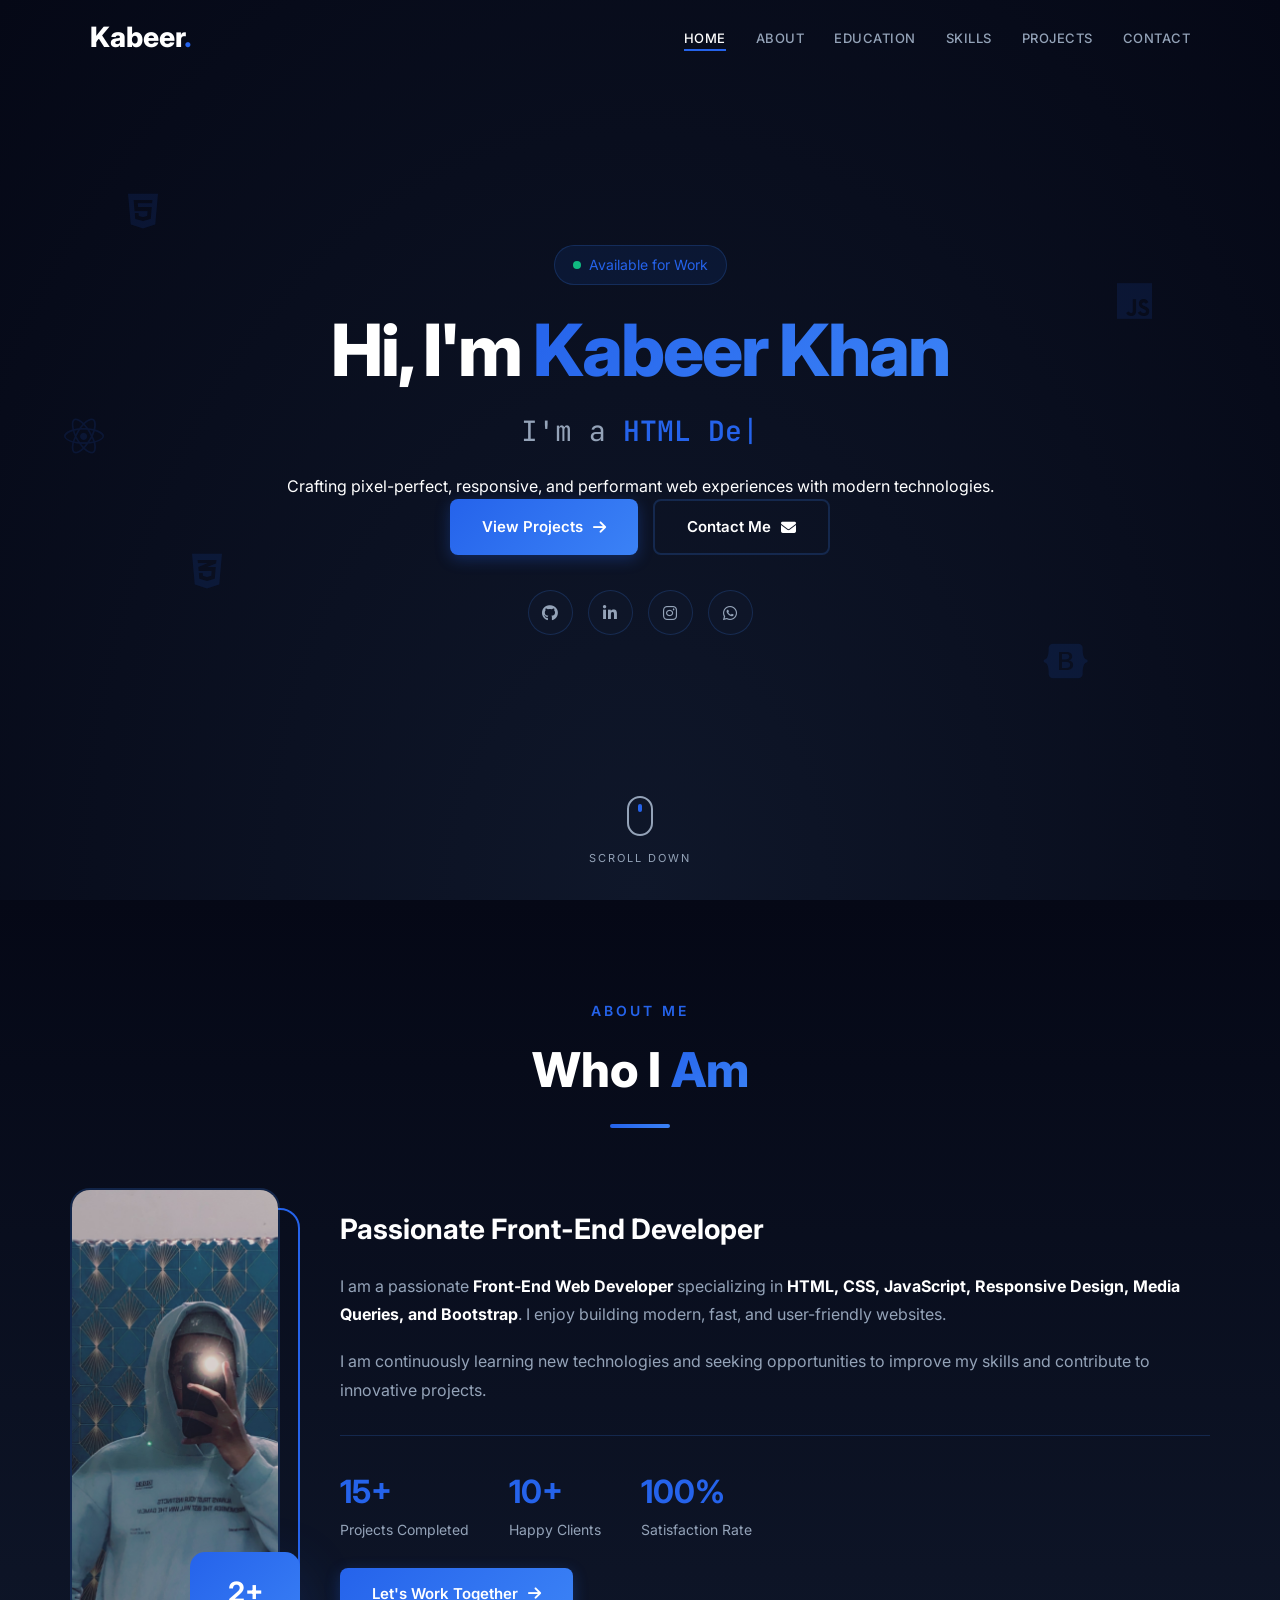
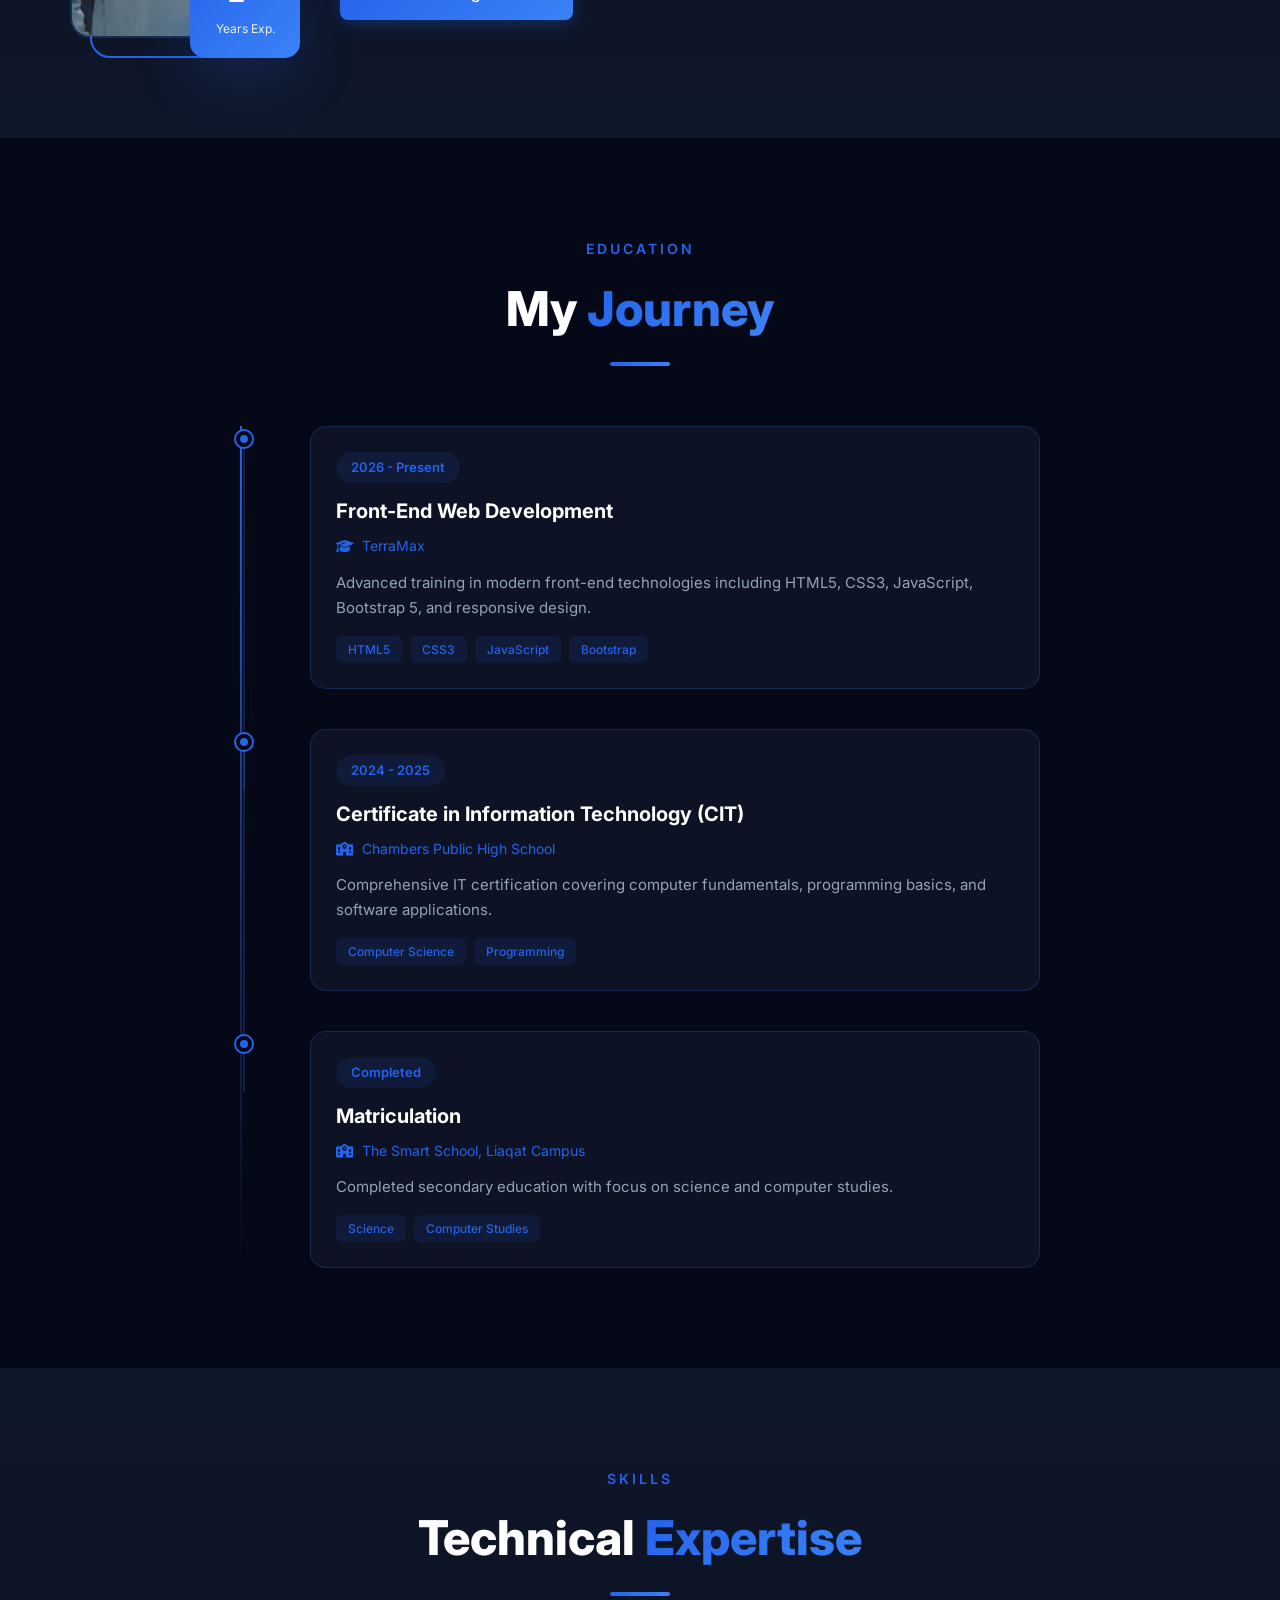
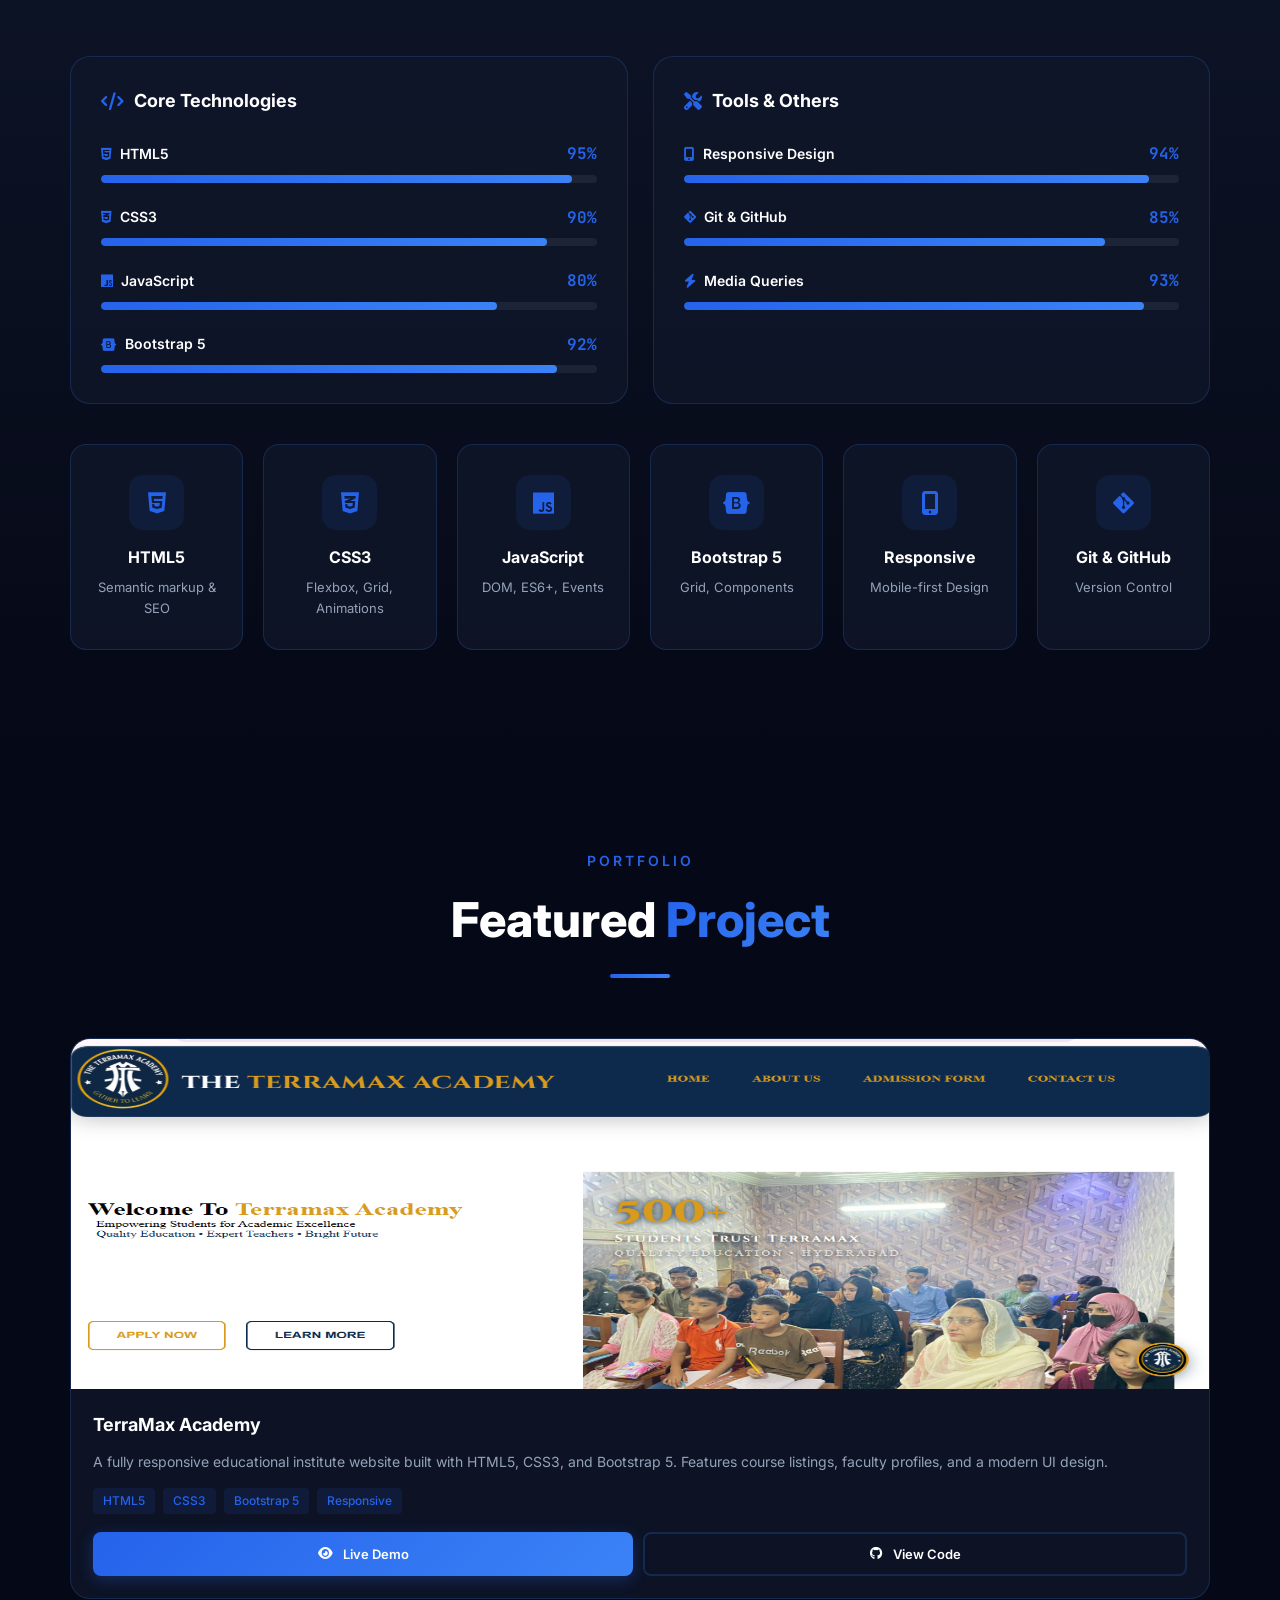
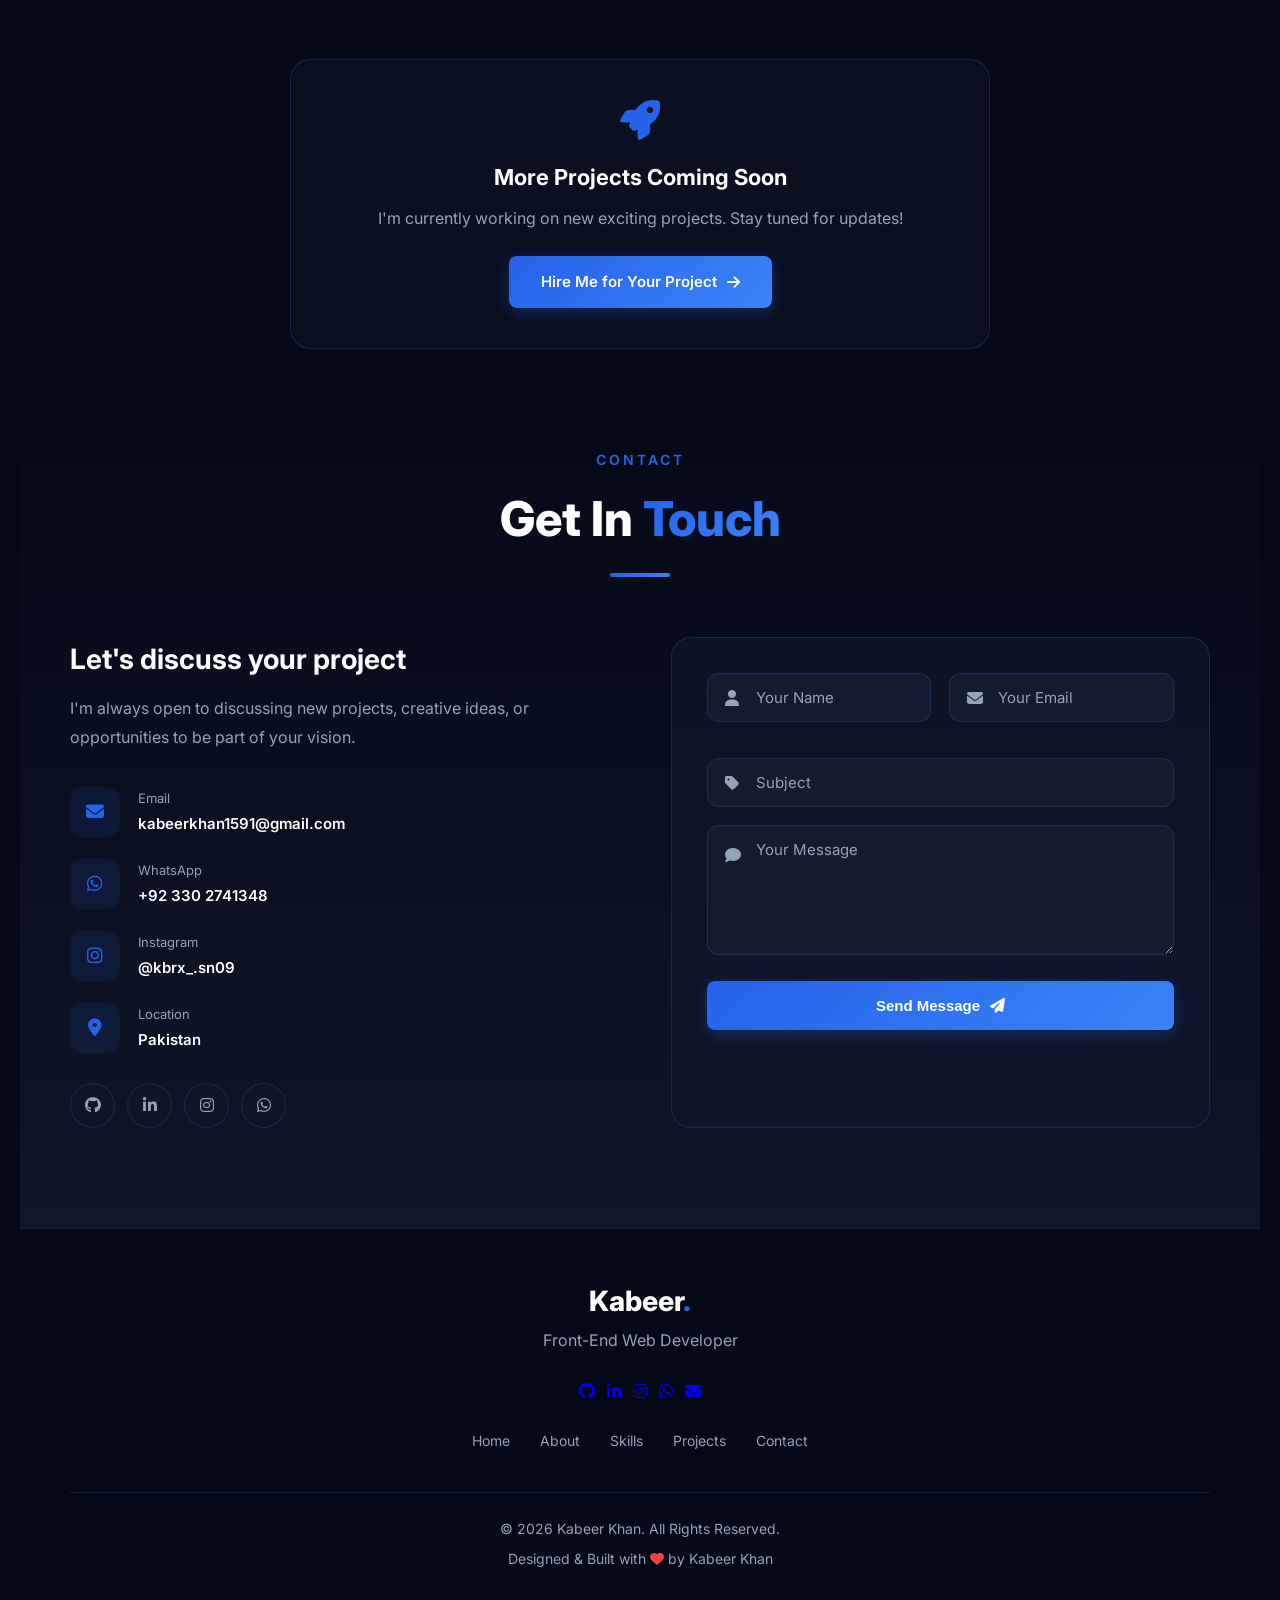
==== index.html @ 4daa5e95 "Rename port.html to index.html" ====
<!DOCTYPE html>
<html lang="en">
<head>
    <meta charset="UTF-8">
    <meta name="viewport" content="width=device-width, initial-scale=1.0">
    <meta name="description" content="Kabeer Khan - Front-End Web Developer Portfolio">
    <title>Kabeer Khan | Front-End Web Developer</title>

    <link rel="preconnect" href="https://fonts.googleapis.com">
    <link rel="preconnect" href="https://fonts.gstatic.com" crossorigin>
    <link href="https://fonts.googleapis.com/css2?family=Inter:wght@300;400;500;600;700;800;900&family=JetBrains+Mono:wght@400;500&display=swap" rel="stylesheet">
    <link rel="stylesheet" href="https://cdnjs.cloudflare.com/ajax/libs/font-awesome/6.5.1/css/all.min.css">

    <style>
        *{margin:0;padding:0;box-sizing:border-box}
        html{scroll-behavior:smooth}
        body{font-family:'Inter',sans-serif;background:#050816;color:#fff;line-height:1.6;overflow-x:hidden}

        /* Navbar */
        .navbar{position:fixed;top:0;left:0;width:100%;padding:15px 0;z-index:1000;transition:all .3s}
        .navbar.scrolled{background:rgba(5,8,22,.95);backdrop-filter:blur(20px);box-shadow:0 4px 30px rgba(0,0,0,.3);padding:10px 0}
        .nav-container{max-width:1140px;margin:0 auto;padding:0 20px;display:flex;justify-content:space-between;align-items:center}
        .logo{font-size:28px;font-weight:800;color:#fff;text-decoration:none}
        .logo span{color:#2563EB}
        .nav-links{display:flex;gap:30px;list-style:none}
        .nav-links a{color:#94A3B8;text-decoration:none;font-size:13px;font-weight:500;text-transform:uppercase;letter-spacing:.5px;transition:color .3s;position:relative}
        .nav-links a:hover,.nav-links a.active{color:#fff}
        .nav-links a::after{content:'';position:absolute;bottom:-5px;left:0;width:0;height:2px;background:#2563EB;transition:width .3s}
        .nav-links a:hover::after,.nav-links a.active::after{width:100%}
        .menu-btn{display:none;background:none;border:none;color:#fff;font-size:20px;cursor:pointer}

        /* Hero */
        .hero{min-height:100vh;display:flex;align-items:center;justify-content:center;text-align:center;position:relative;background:radial-gradient(ellipse at bottom,#0F172A 0%,#050816 100%);padding-top:80px}
        .hero-badge{display:inline-flex;align-items:center;gap:8px;background:rgba(37,99,235,.1);border:1px solid rgba(59,130,246,.2);padding:8px 18px;border-radius:50px;font-size:14px;color:#2563EB;margin-bottom:25px}
        .pulse{width:8px;height:8px;background:#10B981;border-radius:50%;animation:pulse 2s infinite}
        @keyframes pulse{0%,100%{opacity:1;transform:scale(1)}50%{opacity:.5;transform:scale(1.2)}}
        .hero h1{font-size:clamp(36px,6vw,72px);font-weight:800;line-height:1.1;margin-bottom:20px;letter-spacing:-2px}
        .hero h1 span{background:linear-gradient(135deg,#2563EB,#3B82F6);-webkit-background-clip:text;-webkit-text-fill-color:transparent}
        .hero-sub{font-size:clamp(18px,3vw,28px);color:#94A3B8;margin-bottom:20px;font-family:'JetBrains Mono',monospace}
        .hero-sub .type{color:#2563EB;font-weight:600}
        .cursor{color:#2563EB;animation:blink 1s infinite}
        @keyframes blink{0%,100%{opacity:1}50%{opacity:0}}
        .hero>p{color:#94A3B8;max-width:600px;margin:0 auto 30px;font-size:17px;line-height:1.8;padding:0 20px}
        .hero-btns{display:flex;gap:15px;justify-content:center;flex-wrap:wrap;margin-bottom:35px;padding:0 20px}
        .btn{display:inline-flex;align-items:center;gap:10px;padding:14px 32px;border-radius:8px;font-weight:600;font-size:15px;text-decoration:none;transition:all .3s;border:none;cursor:pointer}
        .btn-main{background:linear-gradient(135deg,#2563EB,#3B82F6);color:#fff;box-shadow:0 4px 15px rgba(37,99,235,.3)}
        .btn-main:hover{transform:translateY(-2px);box-shadow:0 8px 25px rgba(37,99,235,.4)}
        .btn-sec{background:transparent;color:#fff;border:2px solid rgba(59,130,246,.2)}
        .btn-sec:hover{border-color:#2563EB;color:#2563EB;transform:translateY(-2px)}
        .hero-social{display:flex;gap:15px;justify-content:center}
        .hero-social a{width:45px;height:45px;border-radius:50%;display:flex;align-items:center;justify-content:center;background:rgba(15,23,42,.8);border:1px solid rgba(59,130,246,.2);color:#94A3B8;font-size:16px;transition:all .3s;text-decoration:none}
        .hero-social a:hover{background:#2563EB;color:#fff;border-color:#2563EB;transform:translateY(-3px)}
        .scroll-down{position:absolute;bottom:30px;left:50%;transform:translateX(-50%);text-align:center}
        .mouse{width:26px;height:40px;border:2px solid #94A3B8;border-radius:13px;margin:0 auto 8px;position:relative}
        .wheel{width:4px;height:8px;background:#2563EB;border-radius:2px;position:absolute;top:6px;left:50%;transform:translateX(-50%);animation:scroll 2s infinite}
        @keyframes scroll{0%{opacity:1;transform:translateX(-50%)translateY(0)}100%{opacity:0;transform:translateX(-50%)translateY(15px)}}
        .scroll-down span{font-size:11px;color:#94A3B8;text-transform:uppercase;letter-spacing:2px}

        /* Floating icons */
        .floats{position:absolute;width:100%;height:100%;top:0;left:0;pointer-events:none;overflow:hidden}
        .float{position:absolute;font-size:40px;color:rgba(37,99,235,.12);animation:float 6s ease-in-out infinite}
        .float:nth-child(1){top:20%;left:10%;animation-delay:0s}
        .float:nth-child(2){top:60%;left:15%;animation-delay:-1s}
        .float:nth-child(3){top:30%;right:10%;animation-delay:-2s}
        .float:nth-child(4){top:70%;right:15%;animation-delay:-3s}
        .float:nth-child(5){top:45%;left:5%;animation-delay:-4s}
        @keyframes float{0%,100%{transform:translateY(0)}50%{transform:translateY(-20px)}}

        /* Sections */
        section{padding:100px 20px}
        .container{max-width:1140px;margin:0 auto}
        .sec-head{text-align:center;margin-bottom:60px}
        .sec-tag{color:#2563EB;font-size:14px;font-weight:600;text-transform:uppercase;letter-spacing:3px;margin-bottom:10px;display:block}
        .sec-title{font-size:clamp(32px,4vw,48px);font-weight:800;margin-bottom:15px}
        .sec-title span{background:linear-gradient(135deg,#2563EB,#3B82F6);-webkit-background-clip:text;-webkit-text-fill-color:transparent}
        .sec-line{width:60px;height:4px;background:linear-gradient(90deg,#2563EB,#3B82F6);margin:0 auto;border-radius:2px}

        /* About */
        .about-sec{background:linear-gradient(to bottom,#050816,#0F172A)}
        .about-wrap{display:flex;align-items:center;gap:60px}
        .about-img{position:relative;width:350px;height:450px;margin:0 auto}
        .about-img .box{width:100%;height:100%;border-radius:20px;overflow:hidden;position:relative;z-index:2;border:2px solid rgba(59,130,246,.2)}.about-img .box img{width:100%;height:100%;object-fit:cover;display:block}
        .about-img .border{position:absolute;top:20px;left:20px;width:100%;height:100%;border:2px solid #2563EB;border-radius:20px;z-index:1;transition:all .3s}
        .about-img:hover .border{top:10px;left:10px}
        .exp-badge{position:absolute;bottom:-20px;right:-20px;background:linear-gradient(135deg,#2563EB,#3B82F6);padding:18px;border-radius:15px;box-shadow:0 20px 60px rgba(37,99,235,.2);z-index:3;text-align:center;min-width:110px}
        .exp-badge b{font-size:28px;display:block}
        .exp-badge small{font-size:12px;opacity:.9}
        .about-text h3{font-size:28px;margin-bottom:20px}
        .about-text p{color:#94A3B8;margin-bottom:18px;line-height:1.8}
        .about-text p strong{color:#fff}
        .stats{display:flex;gap:40px;margin-top:30px;padding-top:30px;border-top:1px solid rgba(59,130,246,.2)}
        .stat b{display:block;font-size:32px;color:#2563EB}
        .stat span{color:#94A3B8;font-size:14px}

        /* Education */
        .edu-sec{background:#050816}
        .timeline{position:relative;max-width:800px;margin:0 auto;padding-left:30px}
        .timeline::before{content:'';position:absolute;left:0;top:0;height:100%;width:2px;background:linear-gradient(to bottom,#2563EB,transparent)}
        .t-item{position:relative;padding-left:40px;padding-bottom:40px}
        .t-item:last-child{padding-bottom:0}
        .t-dot{position:absolute;left:-34px;top:5px;width:16px;height:16px;border-radius:50%;background:#2563EB;border:4px solid #050816;box-shadow:0 0 0 2px #2563EB}
        .t-line{position:absolute;top:21px;left:-27px;width:2px;height:calc(100% + 40px);background:rgba(59,130,246,.2)}
        .t-item:last-child .t-line{display:none}
        .t-card{background:rgba(15,23,42,.8);border:1px solid rgba(59,130,246,.2);border-radius:16px;padding:25px;transition:all .3s}
        .t-card:hover{transform:translateX(10px);border-color:#2563EB;box-shadow:0 10px 40px rgba(37,99,235,.15)}
        .t-card .date{display:inline-block;background:rgba(37,99,235,.1);color:#2563EB;padding:5px 15px;border-radius:50px;font-size:13px;font-weight:600;margin-bottom:12px}
        .t-card h4{font-size:20px;margin-bottom:8px}
        .t-card .school{color:#2563EB;font-size:14px;margin-bottom:12px;display:flex;align-items:center;gap:8px}
        .t-card p{color:#94A3B8;font-size:15px;margin-bottom:15px;line-height:1.7}
        .t-tags{display:flex;flex-wrap:wrap;gap:8px}
        .t-tags span{background:rgba(37,99,235,.1);color:#2563EB;padding:4px 12px;border-radius:6px;font-size:12px;font-weight:500}

        /* Skills */
        .skills-sec{background:linear-gradient(to bottom,#0F172A,#050816)}
        .skills-grid{display:grid;grid-template-columns:1fr 1fr;gap:25px;margin-bottom:40px}
        .skill-box{background:rgba(15,23,42,.8);border:1px solid rgba(59,130,246,.2);border-radius:20px;padding:30px}
        .skill-box h3{font-size:18px;margin-bottom:25px;display:flex;align-items:center;gap:10px}
        .skill-box h3 i{color:#2563EB}
        .sk-row{margin-bottom:22px}
        .sk-row:last-child{margin-bottom:0}
        .sk-info{display:flex;justify-content:space-between;margin-bottom:8px}
        .sk-info span{display:flex;align-items:center;gap:8px;font-weight:600;font-size:14px}
        .sk-info span i{color:#2563EB}
        .sk-info b{color:#2563EB;font-family:'JetBrains Mono',monospace}
        .sk-bar{height:8px;background:rgba(148,163,184,.1);border-radius:4px;overflow:hidden}
        .sk-fill{height:100%;background:linear-gradient(90deg,#2563EB,#3B82F6);border-radius:4px;width:0;transition:width 1.5s ease}
        .sk-cards{display:grid;grid-template-columns:repeat(auto-fit,minmax(160px,1fr));gap:20px}
        .sk-card{background:rgba(15,23,42,.8);border:1px solid rgba(59,130,246,.2);border-radius:16px;padding:30px 20px;text-align:center;transition:all .3s;cursor:pointer}
        .sk-card:hover{transform:translateY(-10px);border-color:#2563EB;box-shadow:0 10px 40px rgba(37,99,235,.2)}
        .sk-card .ico{width:55px;height:55px;border-radius:14px;background:rgba(37,99,235,.1);display:flex;align-items:center;justify-content:center;margin:0 auto 15px;font-size:24px;color:#2563EB;transition:all .3s}
        .sk-card:hover .ico{background:#2563EB;color:#fff;transform:rotateY(360deg)}
        .sk-card h4{font-size:16px;margin-bottom:6px}
        .sk-card p{color:#94A3B8;font-size:13px;margin:0}

        /* Projects */
        .proj-sec{background:#050816}
        .proj-grid{display:grid;grid-template-columns:repeat(3,1fr);gap:25px}
        .proj-card{background:rgba(15,23,42,.8);border:1px solid rgba(59,130,246,.2);border-radius:20px;overflow:hidden;transition:all .3s}
        .proj-card:hover{transform:translateY(-10px);border-color:#2563EB;box-shadow:0 20px 60px rgba(37,99,235,.2)}
        .proj-img{position:relative;height:200px;overflow:hidden}
        .proj-img .ph{width:100%;height:100%;background:linear-gradient(135deg,#0F172A,rgba(37,99,235,.15));display:flex;align-items:center;justify-content:center;font-size:50px;color:#2563EB;transition:all .3s}
        .proj-card:hover .proj-img .ph{transform:scale(1.1)}
        .proj-over{position:absolute;top:0;left:0;width:100%;height:100%;background:rgba(5,8,22,.8);display:flex;align-items:center;justify-content:center;gap:15px;opacity:0;transition:all .3s}
        .proj-card:hover .proj-over{opacity:1}
        .proj-over a{width:45px;height:45px;border-radius:50%;background:#2563EB;color:#fff;display:flex;align-items:center;justify-content:center;font-size:16px;transform:translateY(20px);transition:all .3s;text-decoration:none}
        .proj-card:hover .proj-over a{transform:translateY(0)}
        .proj-over a:hover{background:#3B82F6}
        .proj-body{padding:22px}
        .proj-body h4{font-size:18px;margin-bottom:10px}
        .proj-body p{color:#94A3B8;font-size:14px;line-height:1.7;margin-bottom:15px}
        .proj-tech{display:flex;flex-wrap:wrap;gap:8px;margin-bottom:18px}
        .proj-tech span{background:rgba(37,99,235,.1);color:#2563EB;padding:3px 10px;border-radius:4px;font-size:12px;font-weight:500}
        .proj-links{display:flex;gap:10px}
        .proj-links .btn{flex:1;justify-content:center;padding:10px 18px;font-size:13px}

        /* Contact */
        .contact-sec{background:linear-gradient(to bottom,#050816,#0F172A)}
        .contact-wrap{display:flex;gap:50px}
        .contact-info h3{font-size:28px;margin-bottom:12px}
        .contact-info>p{color:#94A3B8;margin-bottom:35px;line-height:1.8}
        .c-item{display:flex;align-items:center;gap:18px;margin-bottom:22px}
        .c-item .ico{width:50px;height:50px;border-radius:12px;background:rgba(37,99,235,.1);display:flex;align-items:center;justify-content:center;color:#2563EB;font-size:18px;transition:all .3s;flex-shrink:0}
        .c-item:hover .ico{background:#2563EB;color:#fff;transform:rotateY(360deg)}
        .c-item div{display:flex;flex-direction:column}
        .c-item div small{color:#94A3B8;font-size:13px;margin-bottom:3px}
        .c-item div a,.c-item div span{color:#fff;text-decoration:none;font-weight:600;font-size:15px;transition:color .3s}
        .c-item div a:hover{color:#2563EB}
        .c-social{display:flex;gap:12px;margin-top:30px}
        .c-social a{width:45px;height:45px;border-radius:50%;display:flex;align-items:center;justify-content:center;background:rgba(15,23,42,.8);border:1px solid rgba(59,130,246,.2);color:#94A3B8;font-size:16px;transition:all .3s;text-decoration:none}
        .c-social a:hover{background:#2563EB;color:#fff;border-color:#2563EB;transform:translateY(-3px)}
        .contact-form{background:rgba(15,23,42,.8);border:1px solid rgba(59,130,246,.2);border-radius:20px;padding:35px}
        .f-group{position:relative;margin-bottom:18px}
        .f-group input,.f-group textarea{width:100%;background:rgba(148,163,184,.05);border:1px solid rgba(59,130,246,.2);border-radius:12px;padding:14px 18px 14px 48px;color:#fff;font-size:15px;transition:all .3s;font-family:inherit}
        .f-group input:focus,.f-group textarea:focus{background:rgba(37,99,235,.05);border-color:#2563EB;outline:none;box-shadow:0 0 0 3px rgba(37,99,235,.1)}
        .f-group input::placeholder,.f-group textarea::placeholder{color:#94A3B8}
        .f-group i{position:absolute;left:18px;top:50%;transform:translateY(-50%);color:#94A3B8;transition:color .3s}
        .f-group textarea+i{top:22px;transform:none}
        .f-group input:focus+i,.f-group textarea:focus+i{color:#2563EB}
        .f-group textarea{resize:vertical;min-height:130px}
        .contact-form .btn-main{width:100%;justify-content:center;padding:16px}

        /* Footer */
        footer{background:#050816;border-top:1px solid rgba(59,130,246,.2);padding:50px 20px 25px}
        .foot-content{display:flex;flex-direction:column;align-items:center;text-align:center;gap:25px;margin-bottom:40px}
        .foot-brand{font-size:28px;font-weight:800}
        .foot-brand span{color:#2563EB}
        .foot-brand+p{color:#94A3B8;margin-top:5px}
        .foot-social{display:flex;gap:12px}
        .foot-links{display:flex;gap:30px;flex-wrap:wrap;justify-content:center}
        .foot-links a{color:#94A3B8;text-decoration:none;font-size:14px;transition:all .3s;position:relative}
        .foot-links a::after{content:'';position:absolute;bottom:-4px;left:0;width:0;height:2px;background:#2563EB;transition:width .3s}
        .foot-links a:hover{color:#fff}
        .foot-links a:hover::after{width:100%}
        .foot-bottom{text-align:center;padding-top:25px;border-top:1px solid rgba(59,130,246,.2)}
        .foot-bottom p{color:#94A3B8;font-size:14px;margin-bottom:8px}
        .foot-bottom i{color:#EF4444;animation:heartbeat 1.5s infinite}
        @keyframes heartbeat{0%,100%{transform:scale(1)}50%{transform:scale(1.1)}}

        /* Back to top */
        #topBtn{position:fixed;bottom:25px;right:25px;width:48px;height:48px;border-radius:50%;background:linear-gradient(135deg,#2563EB,#3B82F6);color:#fff;border:none;cursor:pointer;display:flex;align-items:center;justify-content:center;font-size:16px;opacity:0;visibility:hidden;transform:translateY(20px);transition:all .3s;z-index:999}
        #topBtn.show{opacity:1;visibility:visible;transform:translateY(0)}
        #topBtn:hover{transform:translateY(-5px);box-shadow:0 8px 25px rgba(37,99,235,.4)}

        /* Reveal animation */
        .reveal{opacity:0;transform:translateY(40px);transition:all .8s ease}
        .reveal.active{opacity:1;transform:translateY(0)}

        /* Responsive */
        @media(max-width:991px){
            .menu-btn{display:block}
            .nav-links{position:fixed;top:70px;right:-100%;width:280px;height:calc(100vh - 70px);background:rgba(5,8,22,.98);backdrop-filter:blur(20px);flex-direction:column;padding:30px;gap:20px;transition:right .3s;border-left:1px solid rgba(59,130,246,.2)}
            .nav-links.open{right:0}
            .about-wrap{flex-direction:column}
            .about-img{width:280px;height:360px}
            .about-text{padding:0}
            .skills-grid{grid-template-columns:1fr}
            .proj-grid{grid-template-columns:repeat(2,1fr)}
            .contact-wrap{flex-direction:column}
            .contact-info{padding:0}
        }
        @media(max-width:767px){
            section{padding:60px 20px}
            .sec-head{margin-bottom:40px}
            .hero h1{font-size:36px}
            .hero-btns{flex-direction:column;align-items:center}
            .btn{width:100%;max-width:280px;justify-content:center}
            .about-img{width:220px;height:280px}
            .exp-badge{position:relative;bottom:auto;right:auto;margin-top:15px;display:inline-flex;flex-direction:row;gap:8px;align-items:center}
            .stats{flex-direction:column;gap:20px}
            .stat{display:flex;align-items:center;gap:12px}
            .timeline{padding-left:0}
            .timeline::before{display:none}
            .t-item{padding-left:0}
            .t-dot,.t-line{display:none}
            .t-card{padding:20px}
            .sk-cards{grid-template-columns:repeat(2,1fr)}
            .proj-grid{grid-template-columns:1fr}
            .contact-form{padding:25px}
            .foot-links{gap:15px}
        }
        @media(max-width:575px){
            .hero h1{font-size:30px}
            .about-img{width:180px;height:230px}
            .sk-cards{grid-template-columns:1fr 1fr}
        }
    </style>
<base target="_blank">
<base target="_blank">
</head>
<body>

    <!-- Navbar -->
    <nav class="navbar" id="navbar">
        <div class="nav-container">
            <a href="#home" class="logo">Kabeer<span>.</span></a>
            <button class="menu-btn" id="menuBtn"><i class="fas fa-bars"></i></button>
            <ul class="nav-links" id="navLinks">
                <li><a href="#home" class="active">Home</a></li>
                <li><a href="#about">About</a></li>
                <li><a href="#education">Education</a></li>
                <li><a href="#skills">Skills</a></li>
                <li><a href="#projects">Projects</a></li>
                <li><a href="#contact">Contact</a></li>
            </ul>
        </div>
    </nav>

    <!-- Hero -->
    <section class="hero" id="home">
        <div class="floats">
            <div class="float"><i class="fab fa-html5"></i></div>
            <div class="float"><i class="fab fa-css3-alt"></i></div>
            <div class="float"><i class="fab fa-js"></i></div>
            <div class="float"><i class="fab fa-bootstrap"></i></div>
            <div class="float"><i class="fab fa-react"></i></div>
        </div>
        <div class="container">
            <div class="hero-badge">
                <span class="pulse"></span>
                <span>Available for Work</span>
            </div>
            <h1>Hi, I'm <span>Kabeer Khan</span></h1>
            <div class="hero-sub">
                I'm a <span class="type" id="typeText"></span><span class="cursor">|</span>
            </div>
            <p>Crafting pixel-perfect, responsive, and performant web experiences with modern technologies.</p>
            <div class="hero-btns">
                <a href="#projects" class="btn btn-main">View Projects <i class="fas fa-arrow-right"></i></a>
                <a href="#contact" class="btn btn-sec">Contact Me <i class="fas fa-envelope"></i></a>
            </div>
            <div class="hero-social">
                <a href="https://github.com" target="_blank"><i class="fab fa-github"></i></a>
                <a href="https://linkedin.com" target="_blank"><i class="fab fa-linkedin-in"></i></a>
                <a href="https://instagram.com/kbrx_.sn09" target="_blank"><i class="fab fa-instagram"></i></a>
                <a href="https://wa.me/923302741348" target="_blank"><i class="fab fa-whatsapp"></i></a>
            </div>
        </div>
        <div class="scroll-down">
            <div class="mouse"><div class="wheel"></div></div>
            <span>Scroll Down</span>
        </div>
    </section>

    <!-- About -->
    <section class="about-sec" id="about">
        <div class="container">
            <div class="sec-head reveal">
                <span class="sec-tag">About Me</span>
                <h2 class="sec-title">Who I <span>Am</span></h2>
                <div class="sec-line"></div>
            </div>
            <div class="about-wrap">
                <div class="about-img reveal">
                   <div class="box"><img src="image/img3.JPG" alt="Kabeer Khan"></div>
                    <div class="border"></div>
                    <div class="exp-badge"><b>2+</b><small>Years Exp.</small></div>
                </div>
                <div class="about-text reveal">
                    <h3>Passionate Front-End Developer</h3>
                    <p>I am a passionate <strong>Front-End Web Developer</strong> specializing in <strong>HTML, CSS, JavaScript, Responsive Design, Media Queries, and Bootstrap</strong>. I enjoy building modern, fast, and user-friendly websites.</p>
                    <p>I am continuously learning new technologies and seeking opportunities to improve my skills and contribute to innovative projects.</p>
                    <div class="stats">
                        <div class="stat"><b>15+</b><span>Projects Completed</span></div>
                        <div class="stat"><b>10+</b><span>Happy Clients</span></div>
                        <div class="stat"><b>100%</b><span>Satisfaction Rate</span></div>
                    </div>
                    <a href="#contact" class="btn btn-main" style="margin-top:25px">Let's Work Together <i class="fas fa-arrow-right"></i></a>
                </div>
            </div>
        </div>
    </section>

    <!-- Education -->
    <section class="edu-sec" id="education">
        <div class="container">
            <div class="sec-head reveal">
                <span class="sec-tag">Education</span>
                <h2 class="sec-title">My <span>Journey</span></h2>
                <div class="sec-line"></div>
            </div>
            <div class="timeline">
                <div class="t-item reveal">
                    <div class="t-dot"></div><div class="t-line"></div>
                    <div class="t-card">
                        <span class="date">2026 - Present</span>
                        <h4>Front-End Web Development</h4>
                        <div class="school"><i class="fas fa-graduation-cap"></i> TerraMax</div>
                        <p>Advanced training in modern front-end technologies including HTML5, CSS3, JavaScript, Bootstrap 5, and responsive design.</p>
                        <div class="t-tags"><span>HTML5</span><span>CSS3</span><span>JavaScript</span><span>Bootstrap</span></div>
                    </div>
                </div>
                <div class="t-item reveal">
                    <div class="t-dot"></div><div class="t-line"></div>
                    <div class="t-card">
                        <span class="date">2024 - 2025</span>
                        <h4>Certificate in Information Technology (CIT)</h4>
                        <div class="school"><i class="fas fa-school"></i> Chambers Public High School</div>
                        <p>Comprehensive IT certification covering computer fundamentals, programming basics, and software applications.</p>
                        <div class="t-tags"><span>Computer Science</span><span>Programming</span></div>
                    </div>
                </div>
                <div class="t-item reveal">
                    <div class="t-dot"></div>
                    <div class="t-card">
                        <span class="date">Completed</span>
                        <h4>Matriculation</h4>
                        <div class="school"><i class="fas fa-school"></i> The Smart School, Liaqat Campus</div>
                        <p>Completed secondary education with focus on science and computer studies.</p>
                        <div class="t-tags"><span>Science</span><span>Computer Studies</span></div>
                    </div>
                </div>
            </div>
        </div>
    </section>

    <!-- Skills -->
    <section class="skills-sec" id="skills">
        <div class="container">
            <div class="sec-head reveal">
                <span class="sec-tag">Skills</span>
                <h2 class="sec-title">Technical <span>Expertise</span></h2>
                <div class="sec-line"></div>
            </div>
            <div class="skills-grid">
                <div class="skill-box reveal">
                    <h3><i class="fas fa-code"></i> Core Technologies</h3>
                    <div class="sk-row"><div class="sk-info"><span><i class="fab fa-html5"></i> HTML5</span><b>95%</b></div><div class="sk-bar"><div class="sk-fill" data-w="95"></div></div></div>
                    <div class="sk-row"><div class="sk-info"><span><i class="fab fa-css3-alt"></i> CSS3</span><b>90%</b></div><div class="sk-bar"><div class="sk-fill" data-w="90"></div></div></div>
                    <div class="sk-row"><div class="sk-info"><span><i class="fab fa-js"></i> JavaScript</span><b>80%</b></div><div class="sk-bar"><div class="sk-fill" data-w="80"></div></div></div>
                    <div class="sk-row"><div class="sk-info"><span><i class="fab fa-bootstrap"></i> Bootstrap 5</span><b>92%</b></div><div class="sk-bar"><div class="sk-fill" data-w="92"></div></div></div>
                </div>
                <div class="skill-box reveal">
                    <h3><i class="fas fa-tools"></i> Tools & Others</h3>
                    <div class="sk-row"><div class="sk-info"><span><i class="fas fa-mobile-alt"></i> Responsive Design</span><b>94%</b></div><div class="sk-bar"><div class="sk-fill" data-w="94"></div></div></div>
                    <div class="sk-row"><div class="sk-info"><span><i class="fab fa-git-alt"></i> Git & GitHub</span><b>85%</b></div><div class="sk-bar"><div class="sk-fill" data-w="85"></div></div></div>
                    <div class="sk-row"><div class="sk-info"><span><i class="fas fa-bolt"></i> Media Queries</span><b>93%</b></div><div class="sk-bar"><div class="sk-fill" data-w="93"></div></div></div>
                </div>
            </div>
            <div class="sk-cards">
                <div class="sk-card reveal"><div class="ico"><i class="fab fa-html5"></i></div><h4>HTML5</h4><p>Semantic markup & SEO</p></div>
                <div class="sk-card reveal"><div class="ico"><i class="fab fa-css3-alt"></i></div><h4>CSS3</h4><p>Flexbox, Grid, Animations</p></div>
                <div class="sk-card reveal"><div class="ico"><i class="fab fa-js"></i></div><h4>JavaScript</h4><p>DOM, ES6+, Events</p></div>
                <div class="sk-card reveal"><div class="ico"><i class="fab fa-bootstrap"></i></div><h4>Bootstrap 5</h4><p>Grid, Components</p></div>
                <div class="sk-card reveal"><div class="ico"><i class="fas fa-mobile-alt"></i></div><h4>Responsive</h4><p>Mobile-first Design</p></div>
                <div class="sk-card reveal"><div class="ico"><i class="fab fa-git-alt"></i></div><h4>Git & GitHub</h4><p>Version Control</p></div>
            </div>
        </div>
    </section>

    <section class="proj-sec" id="projects">
        <div class="container">
            <div class="sec-head reveal">
                <span class="sec-tag">Portfolio</span>
                <h2 class="sec-title">Featured <span>Project</span></h2>
                <div class="sec-line"></div>
            </div>
            <div class="proj-grid" style="grid-template-columns: 1fr; max-width: 1200px; margin: 0 auto;">
                <div class="proj-card reveal" style="max-width: 1200px; margin-top: 0px auto; width: 100%;">
                    <div class="proj-img" style="height: 350px;">
                        <img src="image/img1.png" alt="TerraMax Academy Website" style="width: 100%; height: 100%;  object-fit: unset;">
                        <div class="proj-over">
                            <a href="https://kabeerkhan1591-ctrl.github.io/THE-TERRAMAX-ACADEMY/" target="_blank"><i class="fas fa-external-link-alt"></i></a>
                            <a href="https://github.com/kabeerkhan1591-ctrl/THE-TERRAMAX-ACADEMY" target="_blank"><i class="fab fa-github"></i></a>
                        </div>
                    </div>
                    <div class="proj-body">
                        <h4>TerraMax Academy</h4>
                        <p>A fully responsive educational institute website built with HTML5, CSS3, and Bootstrap 5. Features course listings, faculty profiles, and a modern UI design.</p>
                        <div class="proj-tech"><span>HTML5</span><span>CSS3</span><span>Bootstrap 5</span><span>Responsive</span></div>
                        <div class="proj-links">
                            <a href="https://kabeerkhan1591-ctrl.github.io/THE-TERRAMAX-ACADEMY/" target="_blank" class="btn btn-main"><i class="fas fa-eye"></i> Live Demo</a>
                            <a href="https://github.com/kabeerkhan1591-ctrl/THE-TERRAMAX-ACADEMY" target="_blank" class="btn btn-sec"><i class="fab fa-github"></i> View Code</a>
                        </div>
                    </div>
                </div>
            </div>

            <!-- Coming Soon Message -->
            <div style="text-align: center; margin-top: 60px; padding: 40px; background: rgba(15,23,42,.6); border: 1px solid rgba(59,130,246,.2); border-radius: 20px; max-width: 700px; margin-left: auto; margin-right: auto;" class="reveal">
                <i class="fas fa-rocket" style="font-size: 40px; color: #2563EB; margin-bottom: 20px; display: block;"></i>
                <h3 style="font-size: 22px; margin-bottom: 10px;">More Projects Coming Soon</h3>
                <p style="color: #94A3B8; margin-bottom: 25px;">I'm currently working on new exciting projects. Stay tuned for updates!</p>
                <a href="#contact" class="btn btn-main">Hire Me for Your Project <i class="fas fa-arrow-right"></i></a>
            </div>
        </div>
    <!-- Contact -->
    <section class="contact-sec" id="contact">
        <div class="container">
            <div class="sec-head reveal">
                <span class="sec-tag">Contact</span>
                <h2 class="sec-title">Get In <span>Touch</span></h2>
                <div class="sec-line"></div>
            </div>
            <div class="contact-wrap">
                <div class="contact-info reveal">
                    <h3>Let's discuss your project</h3>
                    <p>I'm always open to discussing new projects, creative ideas, or opportunities to be part of your vision.</p>
                    <div class="c-item">
                        <div class="ico"><i class="fas fa-envelope"></i></div>
                        <div><small>Email</small><a href="mailto:kabeerkhan1591@gmail.com">kabeerkhan1591@gmail.com</a></div>
                    </div>
                    <div class="c-item">
                        <div class="ico"><i class="fab fa-whatsapp"></i></div>
                        <div><small>WhatsApp</small><a href="https://wa.me/923302741348" target="_blank">+92 330 2741348</a></div>
                    </div>
                    <div class="c-item">
                        <div class="ico"><i class="fab fa-instagram"></i></div>
                        <div><small>Instagram</small><a href="https://instagram.com/kbrx_.sn09" target="_blank">@kbrx_.sn09</a></div>
                    </div>
                    <div class="c-item">
                        <div class="ico"><i class="fas fa-map-marker-alt"></i></div>
                        <div><small>Location</small><span>Pakistan</span></div>
                    </div>
                    <div class="c-social">
                        <a href="https://github.com" target="_blank"><i class="fab fa-github"></i></a>
                        <a href="https://linkedin.com" target="_blank"><i class="fab fa-linkedin-in"></i></a>
                        <a href="https://instagram.com/kbrx_.sn09" target="_blank"><i class="fab fa-instagram"></i></a>
                        <a href="https://wa.me/923302741348" target="_blank"><i class="fab fa-whatsapp"></i></a>
                    </div>
                </div>
                <div class="contact-form reveal">
                    <form id="contactForm">
                        <div style="display:grid;grid-template-columns:1fr 1fr;gap:18px;margin-bottom:18px">
                            <div class="f-group">
                                <input type="text" id="name" placeholder="Your Name" required>
                                <i class="fas fa-user"></i>
                            </div>
                            <div class="f-group">
                                <input type="email" id="email" placeholder="Your Email" required>
                                <i class="fas fa-envelope"></i>
                            </div>
                        </div>
                        <div class="f-group">
                            <input type="text" id="subject" placeholder="Subject" required>
                            <i class="fas fa-tag"></i>
                        </div>
                        <div class="f-group">
                            <textarea id="message" placeholder="Your Message" required></textarea>
                            <i class="fas fa-comment"></i>
                        </div>
                        <button type="submit" class="btn btn-main">Send Message <i class="fas fa-paper-plane"></i></button>
                    </form>
                </div>
            </div>
        </div>
    </section>

    <!-- Footer -->
    <footer>
        <div class="container">
            <div class="foot-content">
                <div>
                    <div class="foot-brand">Kabeer<span>.</span></div>
                    <p>Front-End Web Developer</p>
                </div>
                <div class="foot-social">
                    <a href="https://github.com" target="_blank"><i class="fab fa-github"></i></a>
                    <a href="https://linkedin.com" target="_blank"><i class="fab fa-linkedin-in"></i></a>
                    <a href="https://instagram.com/kbrx_.sn09" target="_blank"><i class="fab fa-instagram"></i></a>
                    <a href="https://wa.me/923302741348" target="_blank"><i class="fab fa-whatsapp"></i></a>
                    <a href="mailto:kabeerkhan1591@gmail.com"><i class="fas fa-envelope"></i></a>
                </div>
                <div class="foot-links">
                    <a href="#home">Home</a>
                    <a href="#about">About</a>
                    <a href="#skills">Skills</a>
                    <a href="#projects">Projects</a>
                    <a href="#contact">Contact</a>
                </div>
            </div>
            <div class="foot-bottom">
                <p>&copy; <span id="year"></span> Kabeer Khan. All Rights Reserved.</p>
                <p>Designed & Built with <i class="fas fa-heart"></i> by Kabeer Khan</p>
            </div>
        </div>
    </footer>

    <!-- Back to Top -->
    <button id="topBtn"><i class="fas fa-arrow-up"></i></button>

    <script>
    (function() {
        'use strict';

        // Typing Effect
        var typeEl = document.getElementById('typeText');
        var words = ['HTML Developer', 'CSS Specialist', 'JavaScript Enthusiast', 'Bootstrap Expert'];
        var wIndex = 0, cIndex = 0, deleting = false;

        function type() {
            var word = words[wIndex];
            if (deleting) {
                typeEl.textContent = word.substring(0, cIndex - 1);
                cIndex--;
            } else {
                typeEl.textContent = word.substring(0, cIndex + 1);
                cIndex++;
            }
            var speed = deleting ? 50 : 100;
            if (!deleting && cIndex === word.length) {
                deleting = true; speed = 2000;
            } else if (deleting && cIndex === 0) {
                deleting = false; wIndex = (wIndex + 1) % words.length; speed = 500;
            }
            setTimeout(type, speed);
        }
        if (typeEl) setTimeout(type, 1500);

        // Navbar Scroll
        var nav = document.getElementById('navbar');
        window.addEventListener('scroll', function() {
            nav.classList.toggle('scrolled', window.scrollY > 50);
        });

        // Mobile Menu
        var menuBtn = document.getElementById('menuBtn');
        var navLinks = document.getElementById('navLinks');
        if (menuBtn) {
            menuBtn.addEventListener('click', function() {
                navLinks.classList.toggle('open');
                var icon = menuBtn.querySelector('i');
                icon.classList.toggle('fa-bars');
                icon.classList.toggle('fa-times');
            });
        }

        // Smooth Scroll
        document.querySelectorAll('a[href^="#"]').forEach(function(a) {
            a.addEventListener('click', function(e) {
                e.preventDefault();
                var target = document.querySelector(this.getAttribute('href'));
                if (target) {
                    var top = target.getBoundingClientRect().top + window.pageYOffset - 70;
                    window.scrollTo({top: top, behavior: 'smooth'});
                    navLinks.classList.remove('open');
                    var icon = menuBtn.querySelector('i');
                    icon.classList.add('fa-bars');
                    icon.classList.remove('fa-times');
                    document.querySelectorAll('.nav-links a').forEach(function(l) { l.classList.remove('active'); });
                    this.classList.add('active');
                }
            });
        });

        // Active Nav on Scroll
        var secs = document.querySelectorAll('section[id]');
        window.addEventListener('scroll', function() {
            var pos = window.scrollY + 200;
            secs.forEach(function(sec) {
                if (pos >= sec.offsetTop && pos < sec.offsetTop + sec.offsetHeight) {
                    document.querySelectorAll('.nav-links a').forEach(function(l) {
                        l.classList.remove('active');
                        if (l.getAttribute('href') === '#' + sec.id) l.classList.add('active');
                    });
                }
            });
        });

        // Scroll Reveal
        var reveals = document.querySelectorAll('.reveal');
        function checkReveal() {
            reveals.forEach(function(el) {
                var rect = el.getBoundingClientRect();
                if (rect.top < window.innerHeight - 80) {
                    el.classList.add('active');
                }
            });
        }
        window.addEventListener('scroll', checkReveal);
        checkReveal();

        // Skill Bars
        var fills = document.querySelectorAll('.sk-fill');
        var skillsDone = false;
        function animateSkills() {
            if (skillsDone) return;
            var sec = document.querySelector('.skills-sec');
            if (sec && sec.getBoundingClientRect().top < window.innerHeight) {
                skillsDone = true;
                fills.forEach(function(bar) {
                    bar.style.width = bar.getAttribute('data-w') + '%';
                });
            }
        }
        window.addEventListener('scroll', animateSkills);

        // Back to Top
        var topBtn = document.getElementById('topBtn');
        window.addEventListener('scroll', function() {
            topBtn.classList.toggle('show', window.scrollY > 500);
        });
        topBtn.addEventListener('click', function() {
            window.scrollTo({top: 0, behavior: 'smooth'});
        });

        // Contact Form
        var form = document.getElementById('contactForm');
        if (form) {
            form.addEventListener('submit', function(e) {
                e.preventDefault();
                var name = document.getElementById('name').value;
                var email = document.getElementById('email').value;
                var subj = document.getElementById('subject').value;
                var msg = document.getElementById('message').value;
                window.location.href = 'mailto:kabeerkhan1591@gmail.com?subject=' + encodeURIComponent(subj) + '&body=' + encodeURIComponent('Name: ' + name + '\nEmail: ' + email + '\n\nMessage:\n' + msg);
                var btn = form.querySelector('.btn-main');
                var orig = btn.innerHTML;
                btn.innerHTML = '<i class="fas fa-check"></i> Sent!';
                btn.style.background = '#10B981';
                setTimeout(function() { btn.innerHTML = orig; btn.style.background = ''; form.reset(); }, 3000);
            });
        }

        // Year
        var yr = document.getElementById('year');
        if (yr) yr.textContent = new Date().getFullYear();

    })();
    </script>
</body>
</html>
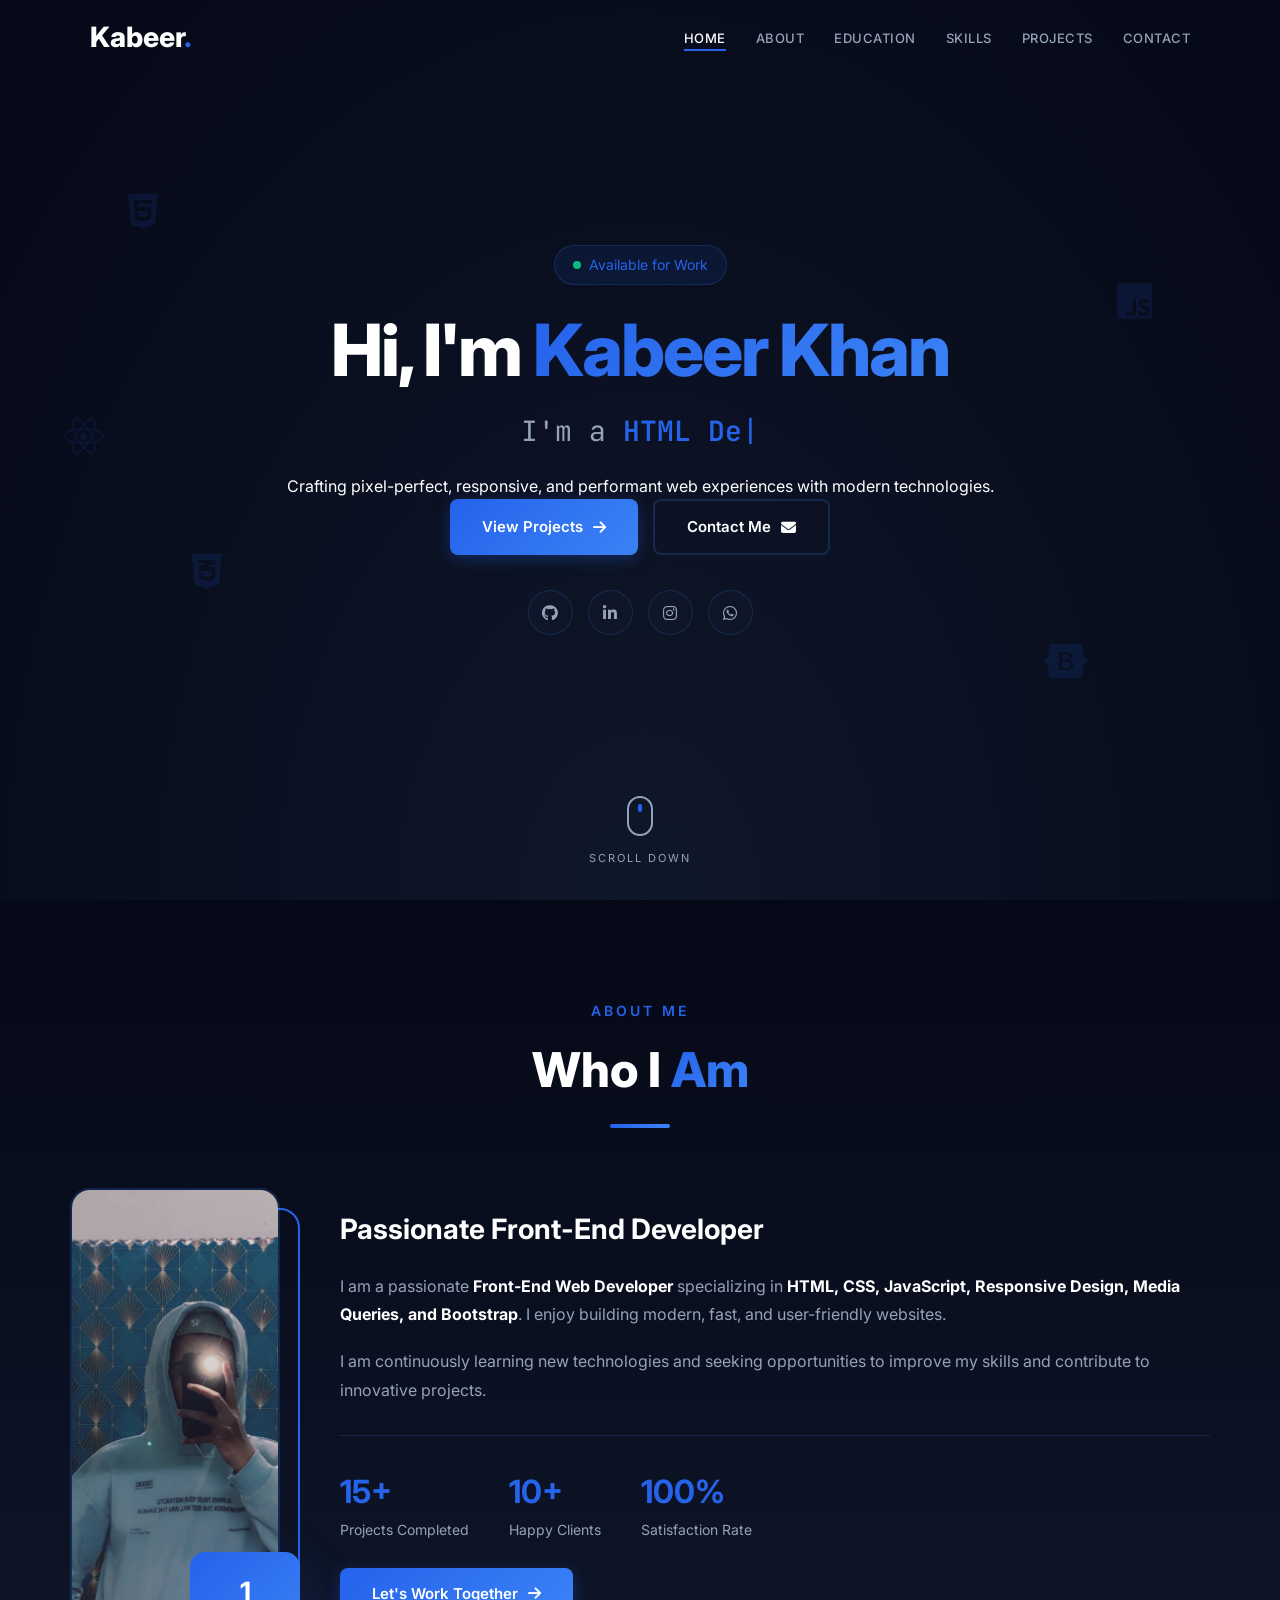
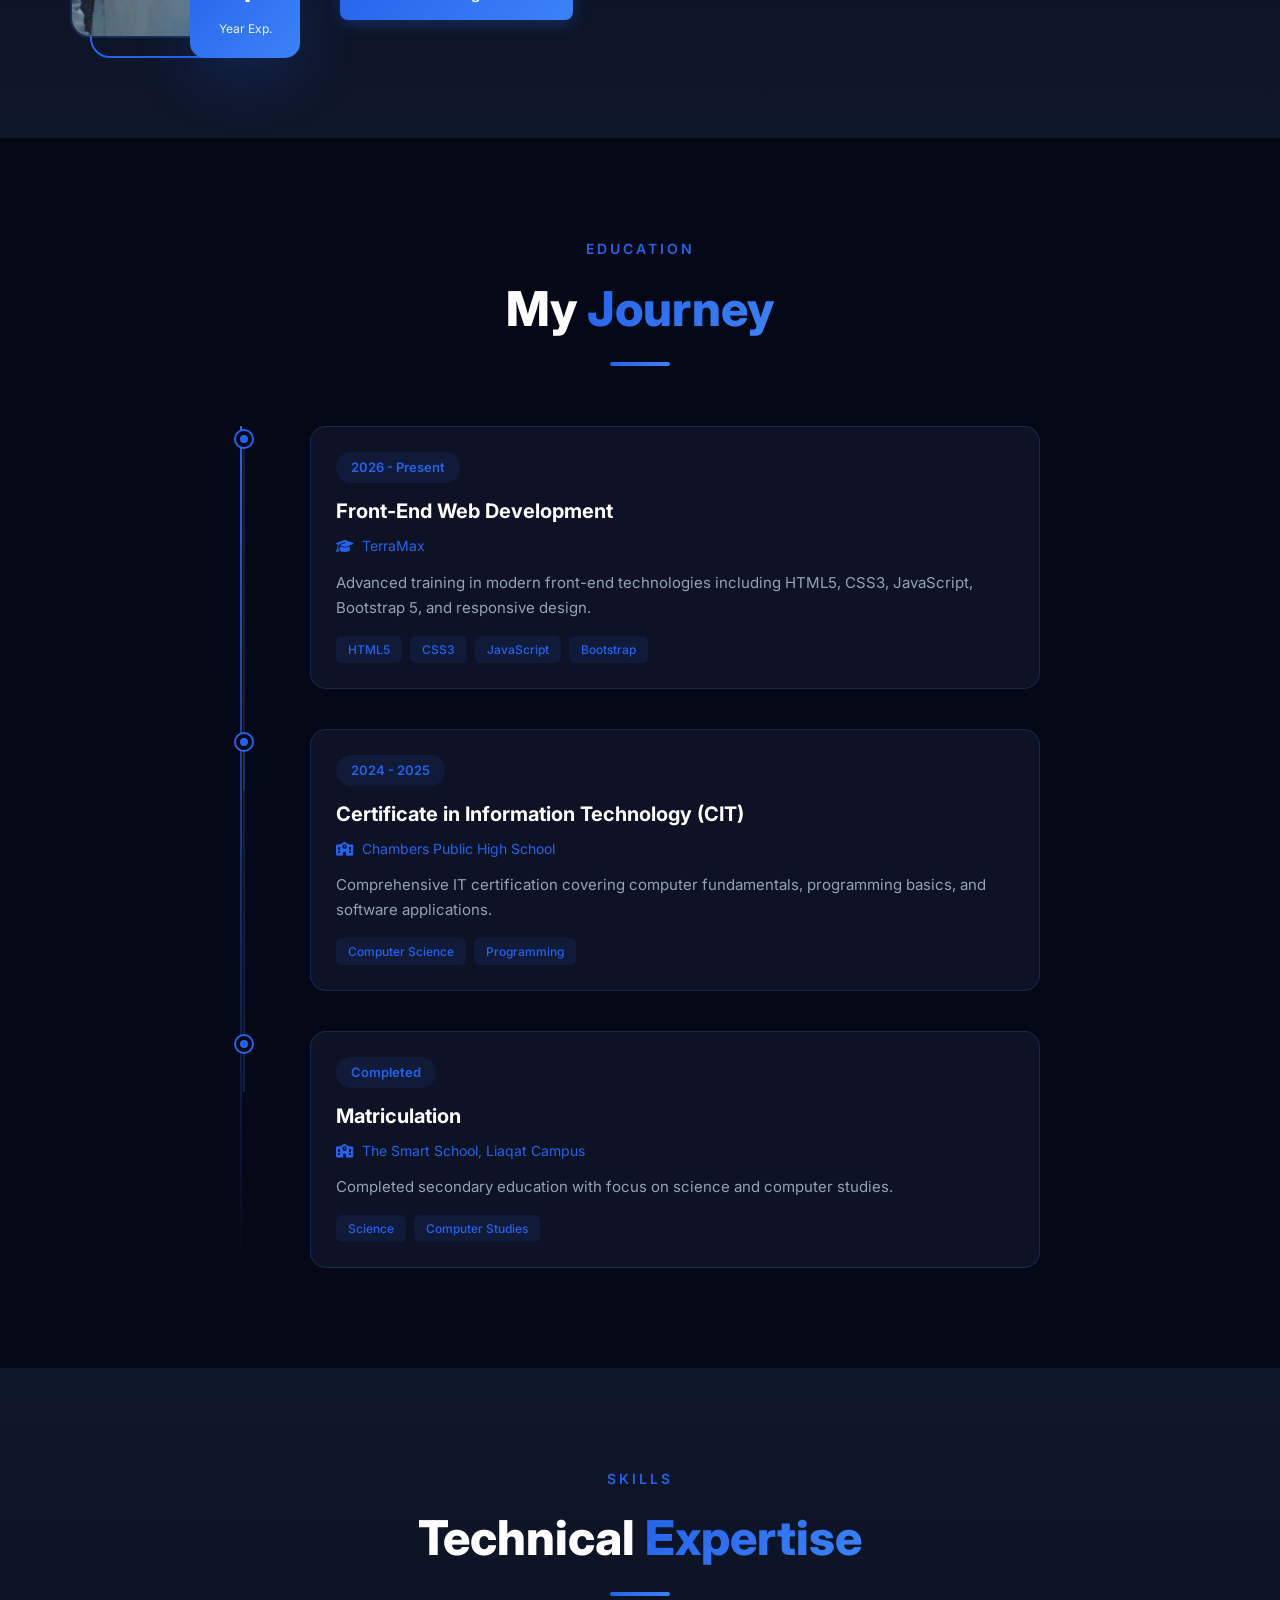
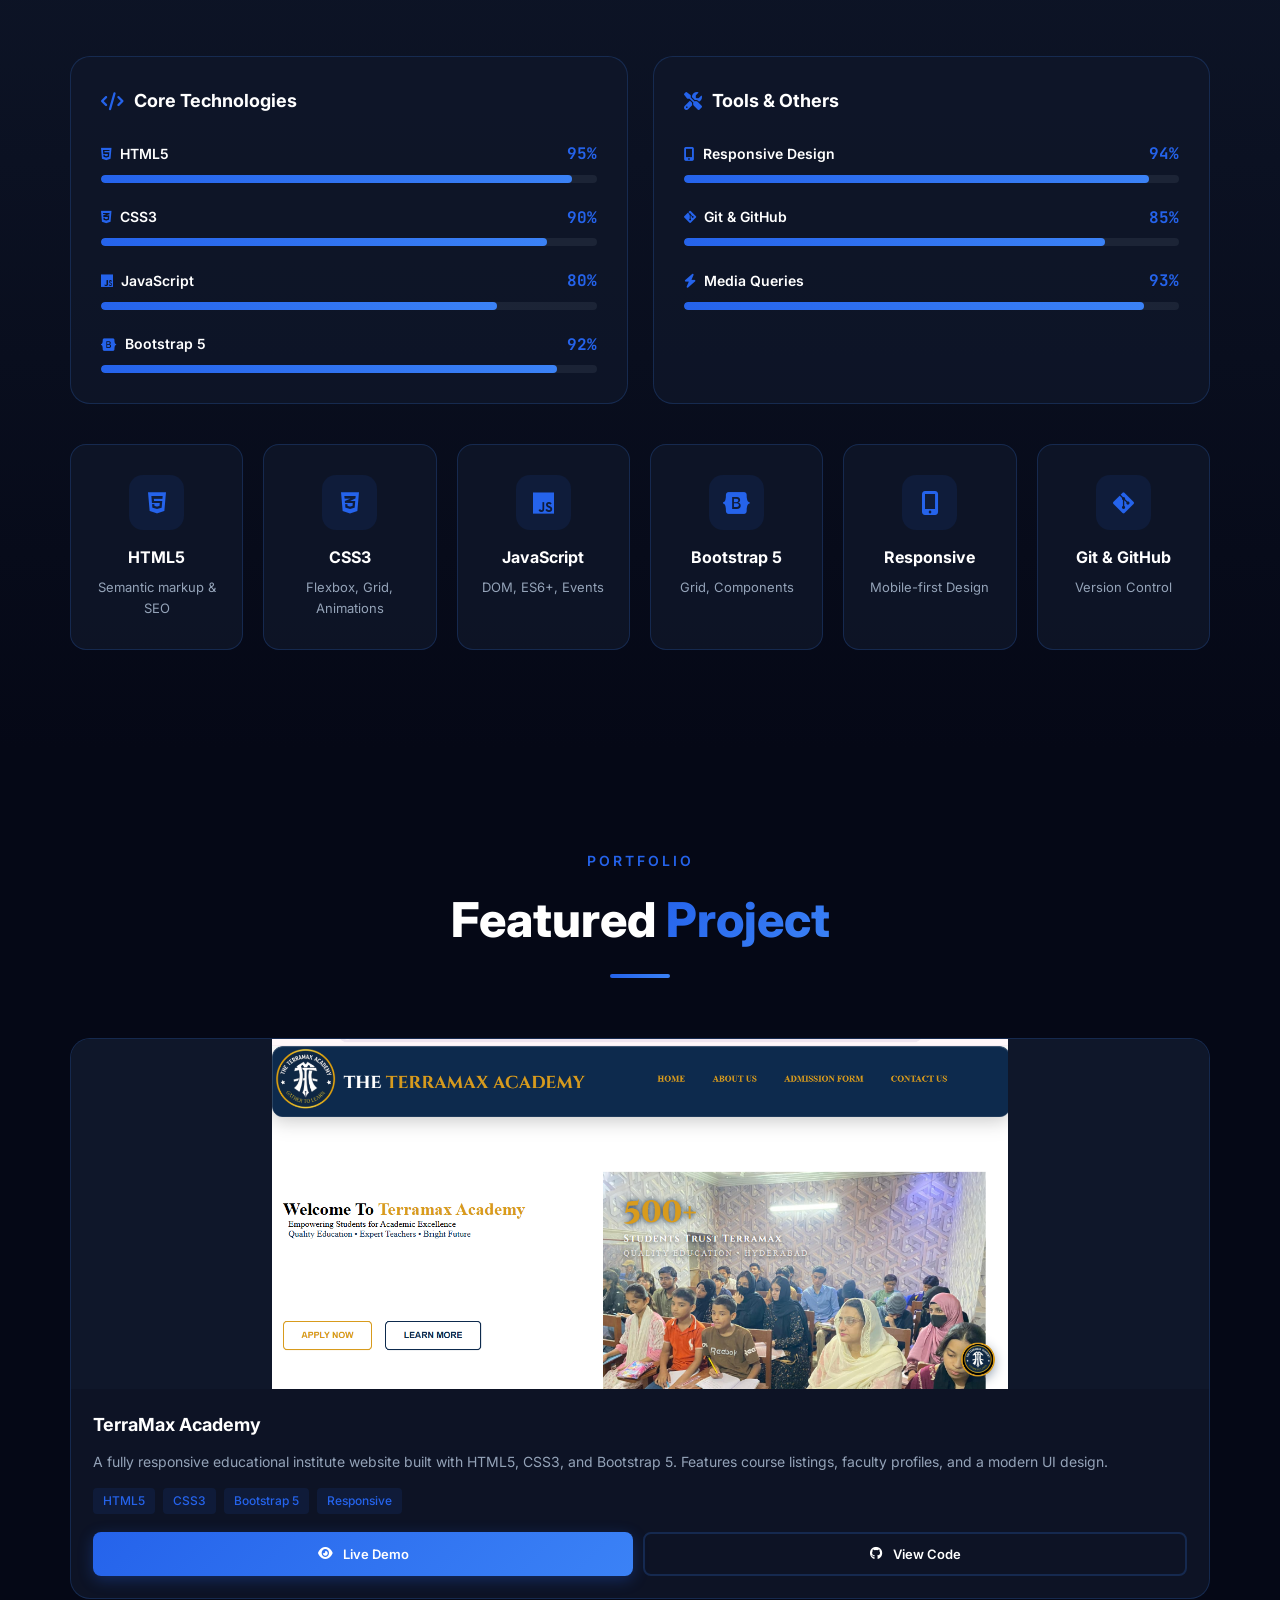
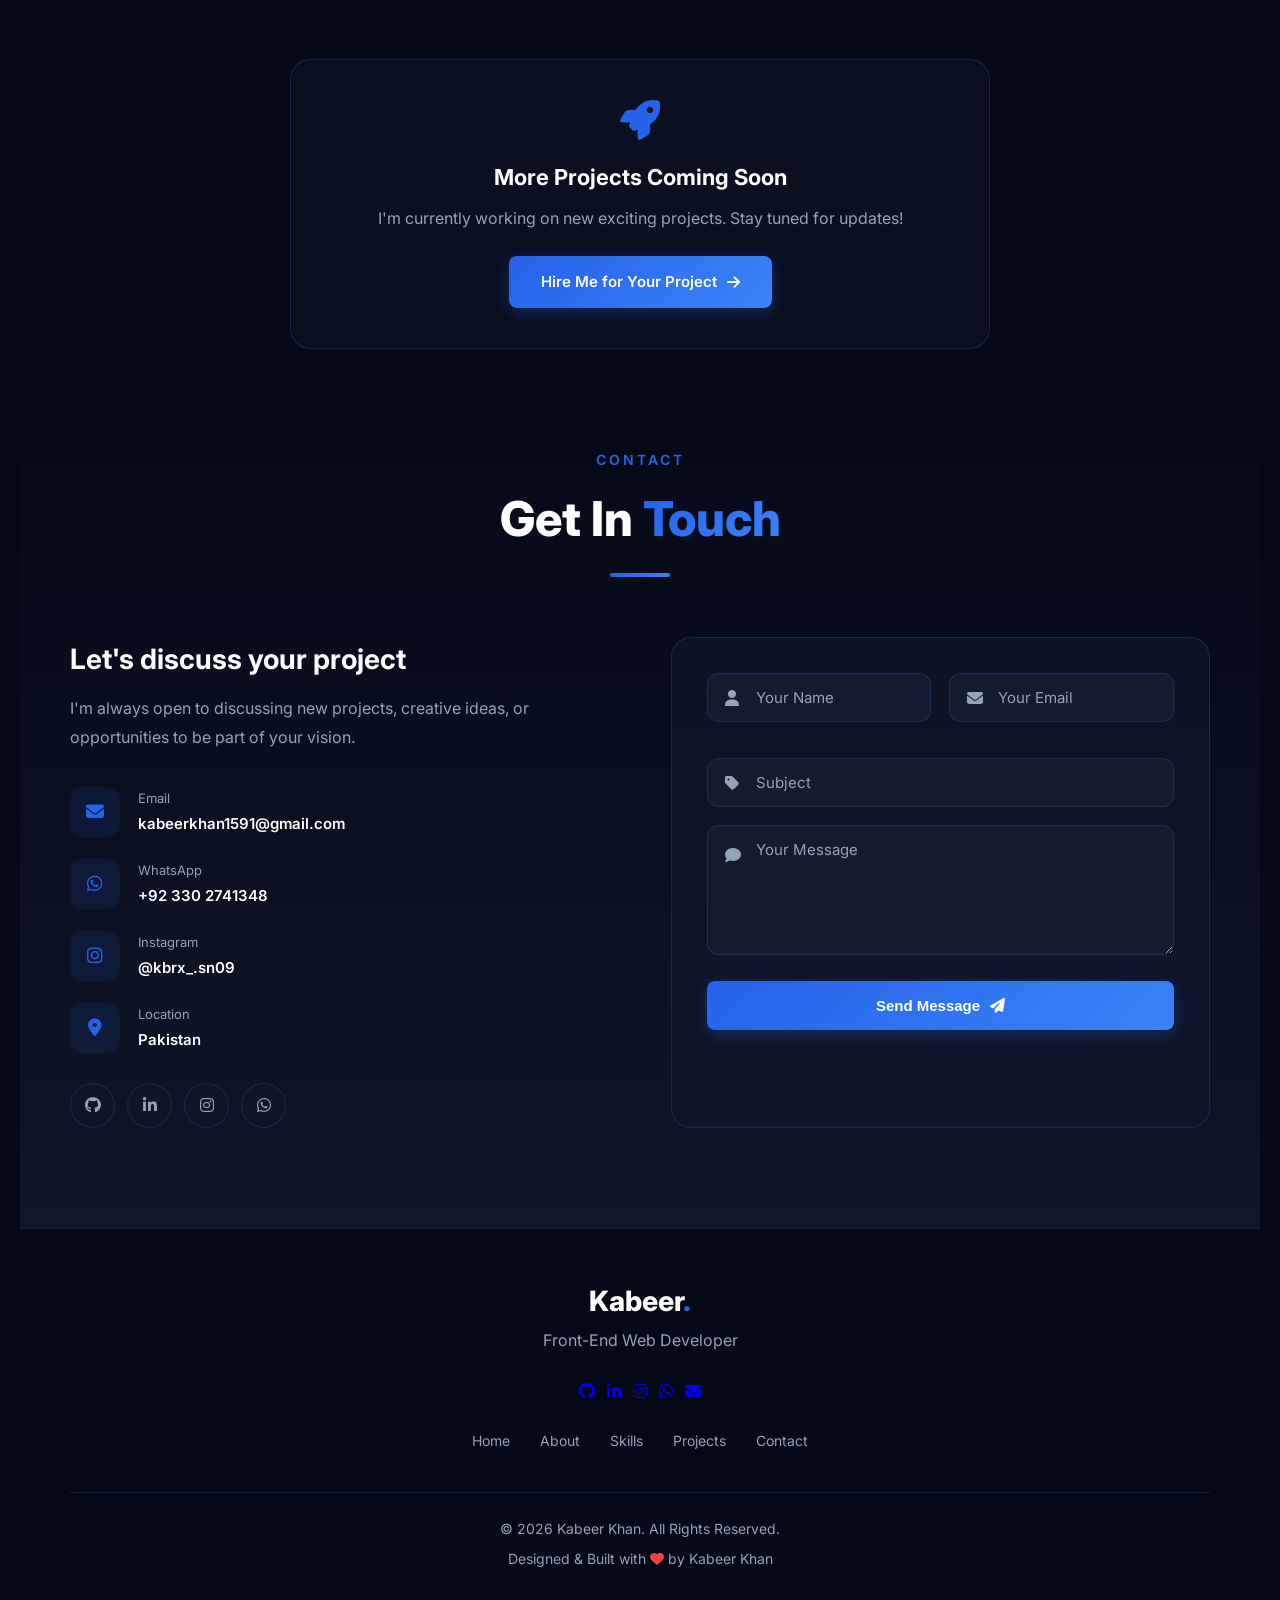
==== commit 8795b21f: "Update index.html" ====
--- a/index.html
+++ b/index.html
@@ -210,8 +210,7 @@
             .menu-btn{display:block}
             .nav-links{position:fixed;top:70px;right:-100%;width:280px;height:calc(100vh - 70px);background:rgba(5,8,22,.98);backdrop-filter:blur(20px);flex-direction:column;padding:30px;gap:20px;transition:right .3s;border-left:1px solid rgba(59,130,246,.2)}
             .nav-links.open{right:0}
-            .about-wrap{flex-direction:column}
-            .about-img{width:280px;height:360px}
+            .about-wrap{flex-direction:column}.about-img{width:280px;height:360px;order:-1;margin-bottom:40px}
             .about-text{padding:0}
             .skills-grid{grid-template-columns:1fr}
             .proj-grid{grid-template-columns:repeat(2,1fr)}
@@ -289,8 +288,8 @@
                 <a href="#contact" class="btn btn-sec">Contact Me <i class="fas fa-envelope"></i></a>
             </div>
             <div class="hero-social">
-                <a href="https://github.com" target="_blank"><i class="fab fa-github"></i></a>
-                <a href="https://linkedin.com" target="_blank"><i class="fab fa-linkedin-in"></i></a>
+                <a href="https://github.com/kabeerkhan1591-ctrl" target="_blank"><i class="fab fa-github"></i></a>
+                <a href="https://www.linkedin.com/in/kabeerkhan-29a211387" target="_blank"><i class="fab fa-linkedin-in"></i></a>
                 <a href="https://instagram.com/kbrx_.sn09" target="_blank"><i class="fab fa-instagram"></i></a>
                 <a href="https://wa.me/923302741348" target="_blank"><i class="fab fa-whatsapp"></i></a>
             </div>
@@ -313,7 +312,7 @@
                 <div class="about-img reveal">
                    <div class="box"><img src="image/img3.JPG" alt="Kabeer Khan"></div>
                     <div class="border"></div>
-                    <div class="exp-badge"><b>2+</b><small>Years Exp.</small></div>
+                    <div class="exp-badge"><b>1</b><small>Year Exp.</small></div>
                 </div>
                 <div class="about-text reveal">
                     <h3>Passionate Front-End Developer</h3>
@@ -417,7 +416,7 @@
             <div class="proj-grid" style="grid-template-columns: 1fr; max-width: 1200px; margin: 0 auto;">
                 <div class="proj-card reveal" style="max-width: 1200px; margin-top: 0px auto; width: 100%;">
                     <div class="proj-img" style="height: 350px;">
-                        <img src="image/img1.png" alt="TerraMax Academy Website" style="width: 100%; height: 100%;  object-fit: unset;">
+                       <img src="image/img1.png" alt="TerraMax Academy Website" style="width: 100%; height: 100%; object-fit: contain; background:#0F172A;">
                         <div class="proj-over">
                             <a href="https://kabeerkhan1591-ctrl.github.io/THE-TERRAMAX-ACADEMY/" target="_blank"><i class="fas fa-external-link-alt"></i></a>
                             <a href="https://github.com/kabeerkhan1591-ctrl/THE-TERRAMAX-ACADEMY" target="_blank"><i class="fab fa-github"></i></a>
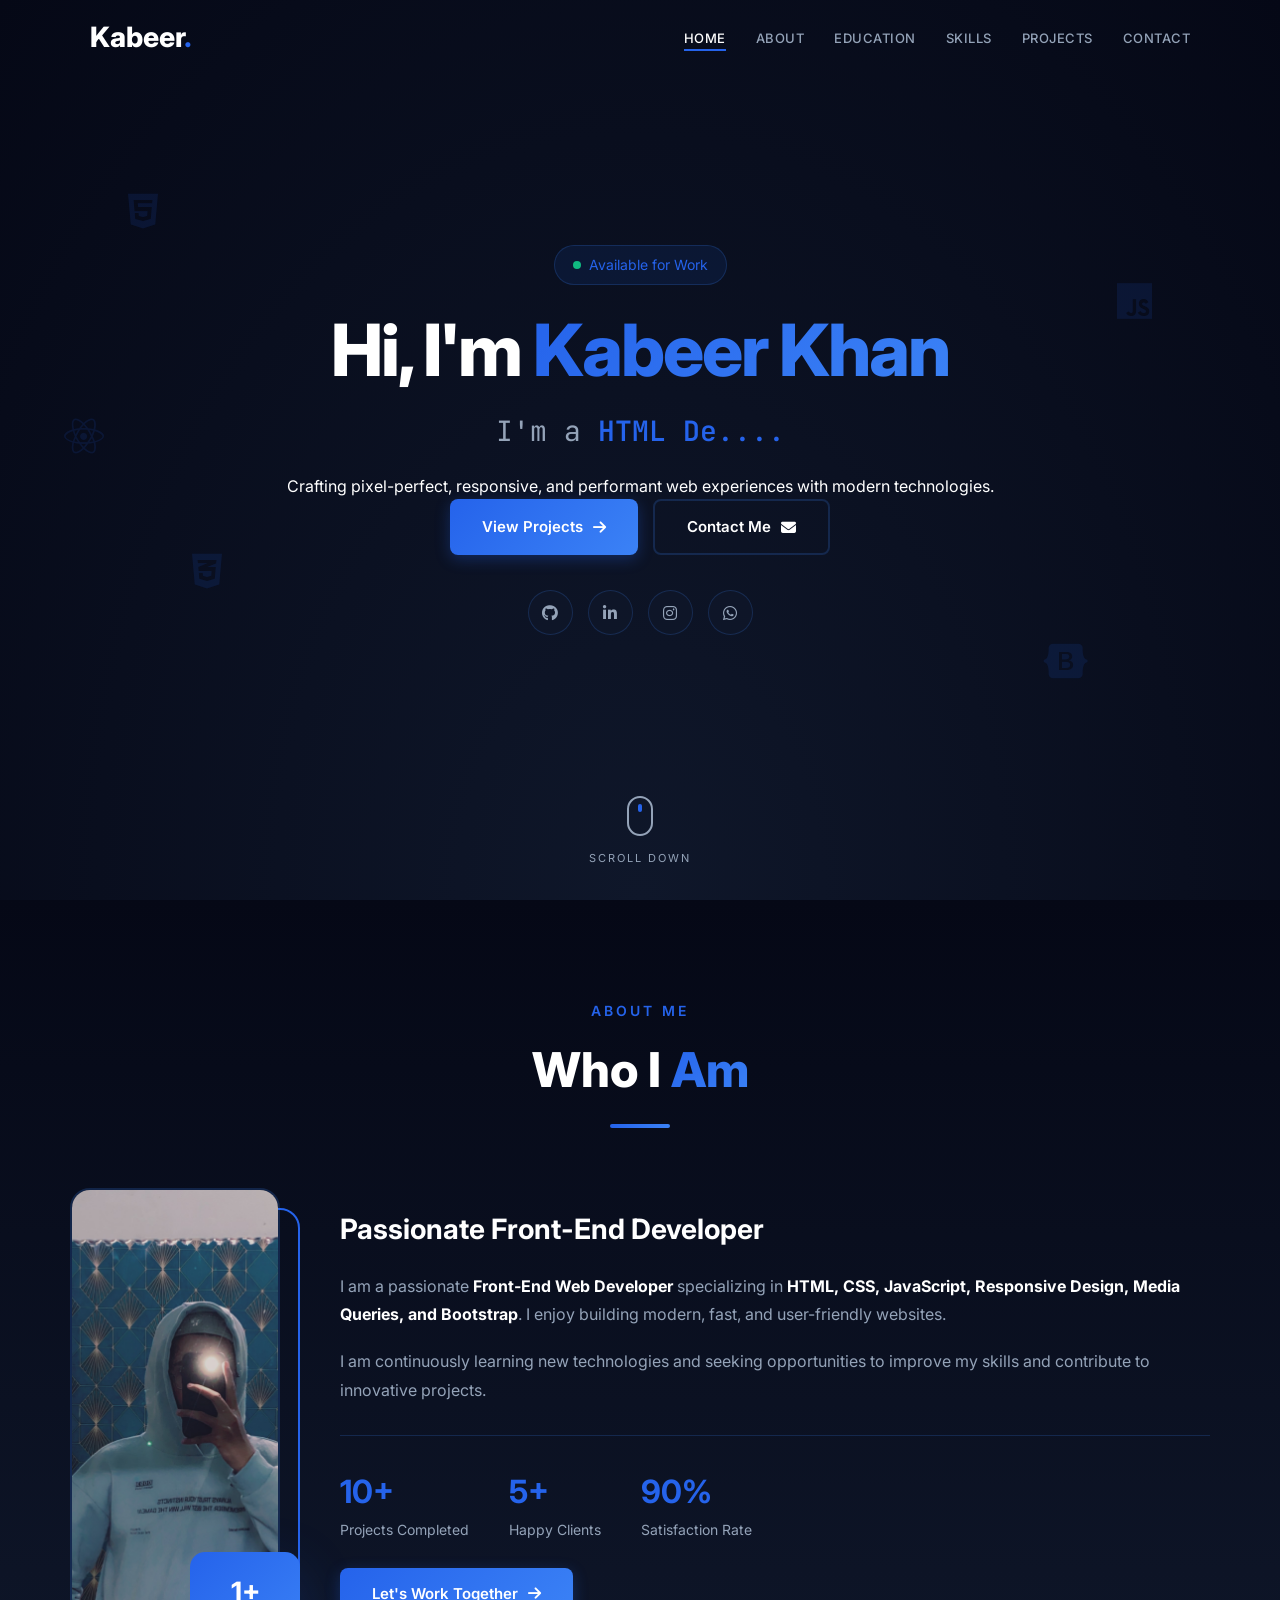
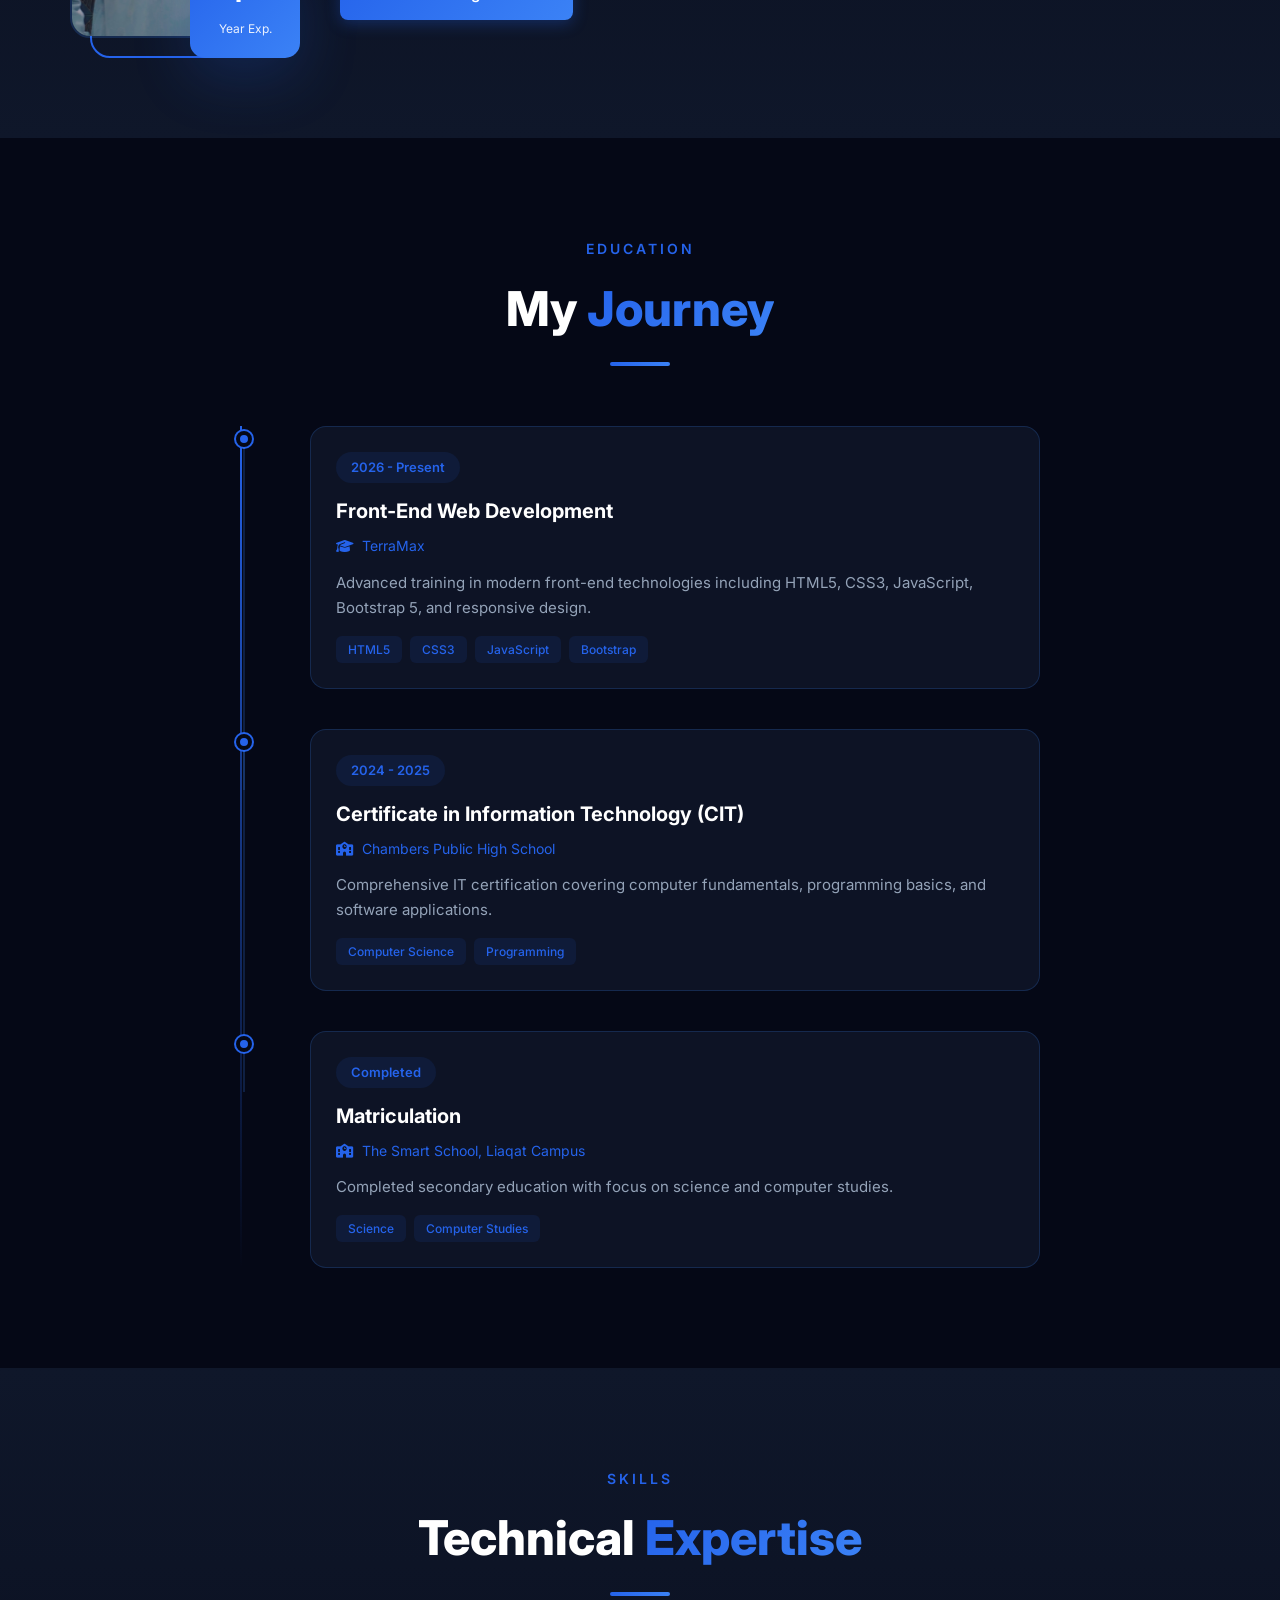
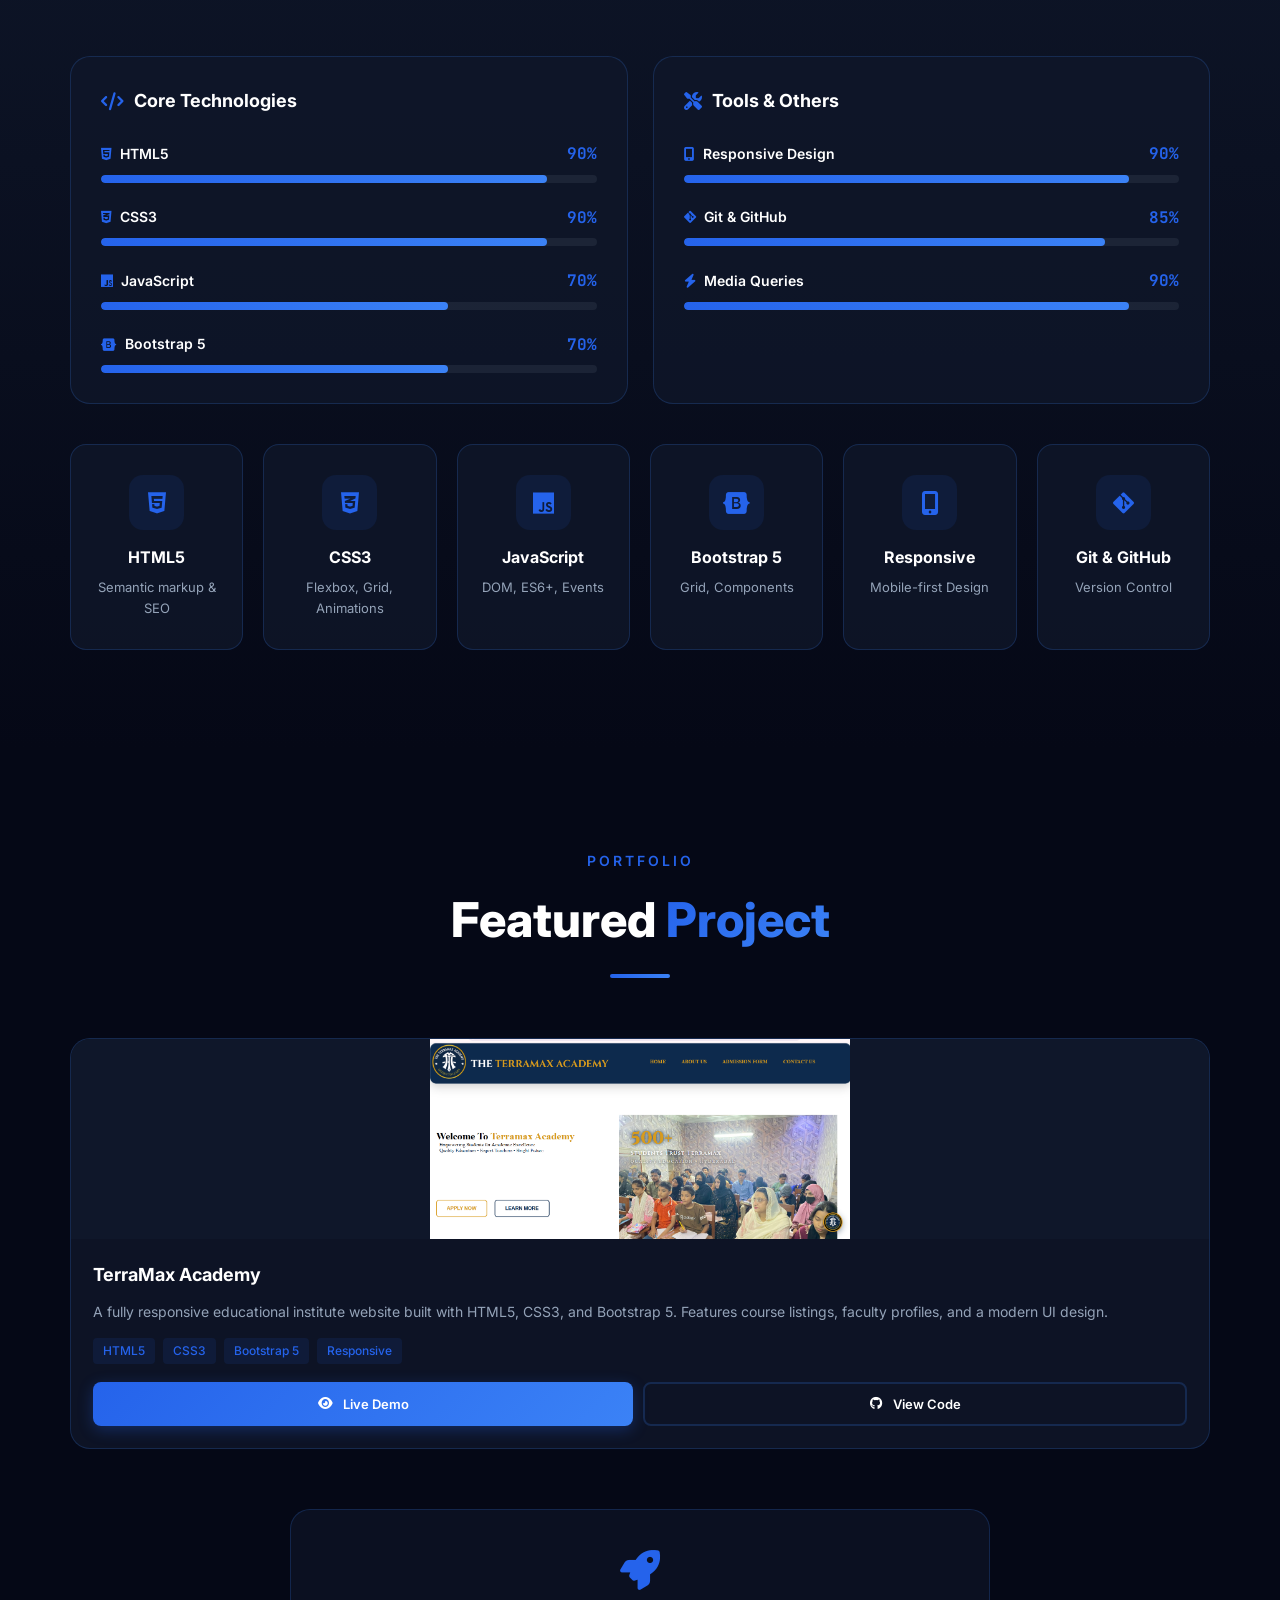
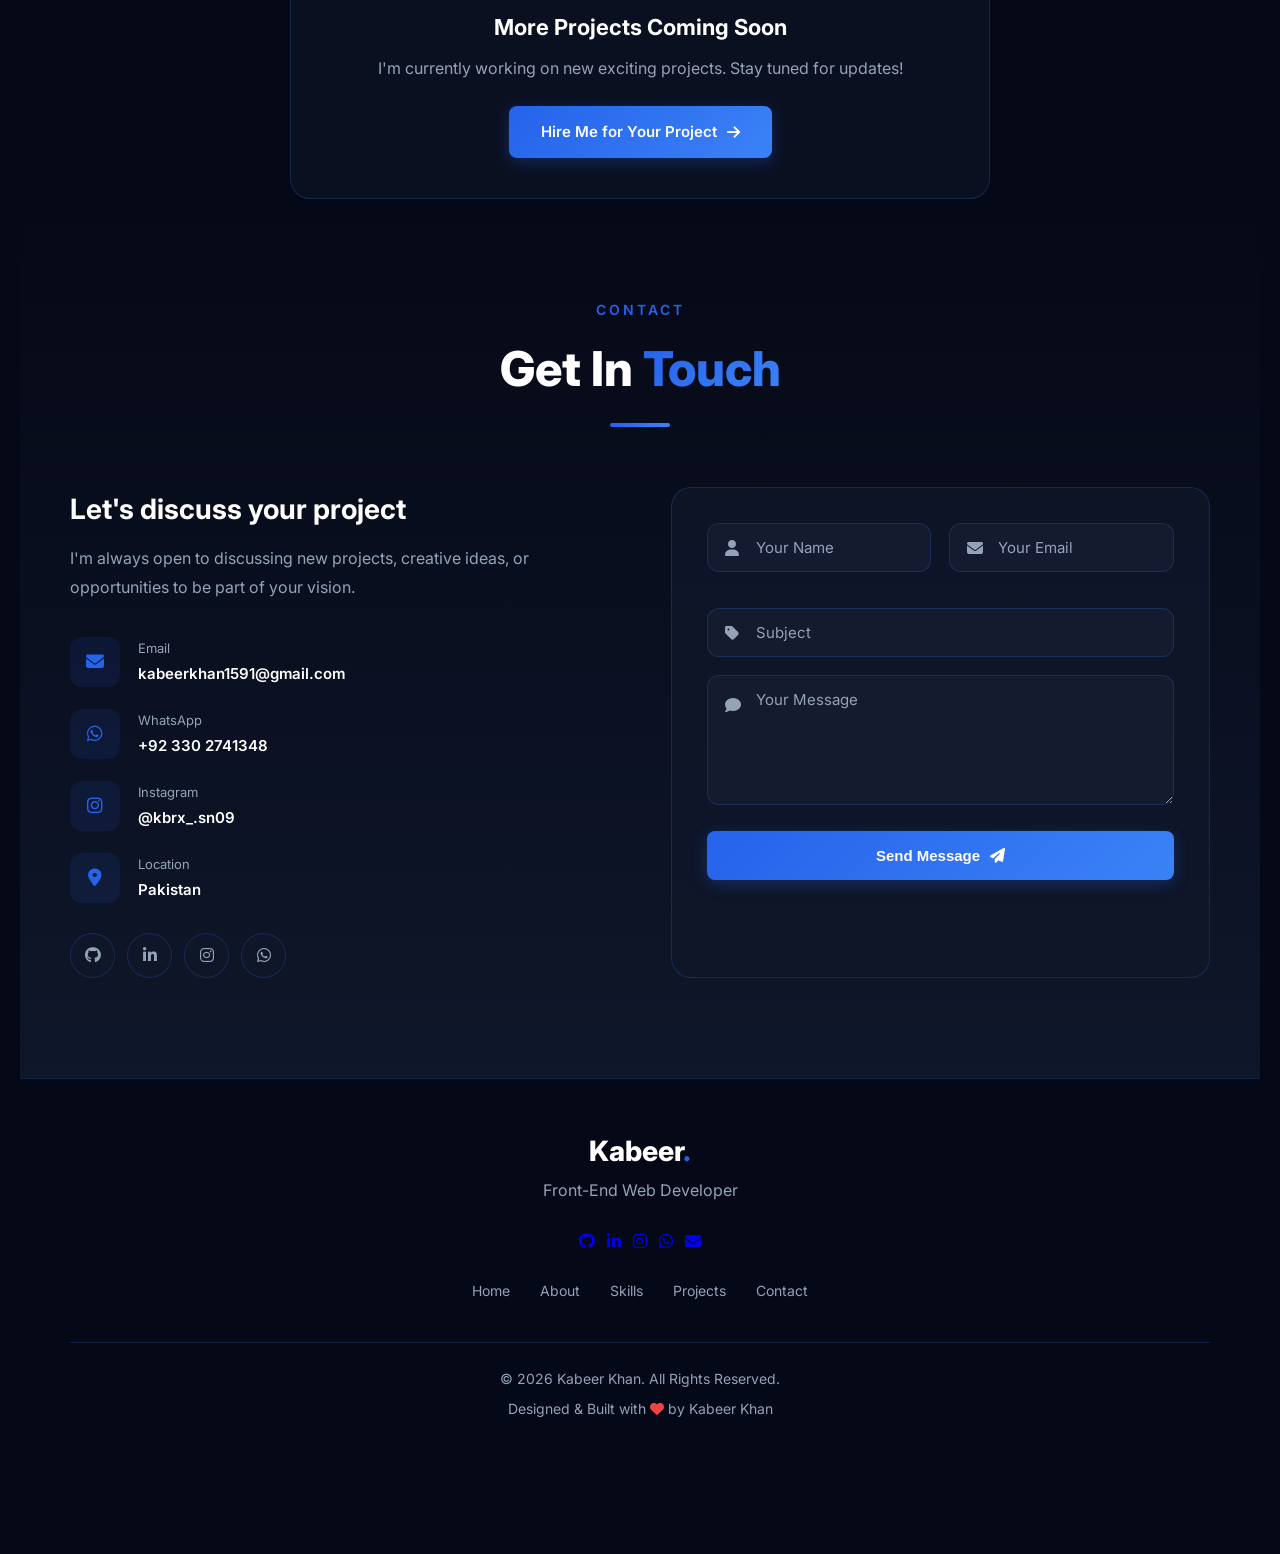
==== commit 5aac791e: "Update index.html" ====
--- a/index.html
+++ b/index.html
@@ -210,7 +210,8 @@
             .menu-btn{display:block}
             .nav-links{position:fixed;top:70px;right:-100%;width:280px;height:calc(100vh - 70px);background:rgba(5,8,22,.98);backdrop-filter:blur(20px);flex-direction:column;padding:30px;gap:20px;transition:right .3s;border-left:1px solid rgba(59,130,246,.2)}
             .nav-links.open{right:0}
-            .about-wrap{flex-direction:column}.about-img{width:280px;height:360px;order:-1;margin-bottom:40px}
+            .about-wrap{flex-direction:column}
+            .about-img{width:280px;height:360px;order:-1;margin-bottom:40px}
             .about-text{padding:0}
             .skills-grid{grid-template-columns:1fr}
             .proj-grid{grid-template-columns:repeat(2,1fr)}
@@ -236,11 +237,13 @@
             .proj-grid{grid-template-columns:1fr}
             .contact-form{padding:25px}
             .foot-links{gap:15px}
+            .proj-img{height:220px}
         }
         @media(max-width:575px){
             .hero h1{font-size:30px}
             .about-img{width:180px;height:230px}
             .sk-cards{grid-template-columns:1fr 1fr}
+            .proj-img{height:180px}
         }
     </style>
 <base target="_blank">
@@ -280,7 +283,7 @@
             </div>
             <h1>Hi, I'm <span>Kabeer Khan</span></h1>
             <div class="hero-sub">
-                I'm a <span class="type" id="typeText"></span><span class="cursor">|</span>
+                I'm a <span class="type" id="typeText"></span><span class="cursor">....</span>
             </div>
             <p>Crafting pixel-perfect, responsive, and performant web experiences with modern technologies.</p>
             <div class="hero-btns">
@@ -312,16 +315,16 @@
                 <div class="about-img reveal">
                    <div class="box"><img src="image/img3.JPG" alt="Kabeer Khan"></div>
                     <div class="border"></div>
-                    <div class="exp-badge"><b>1</b><small>Year Exp.</small></div>
+                    <div class="exp-badge"><b>1+</b><small>Year Exp.</small></div>
                 </div>
                 <div class="about-text reveal">
                     <h3>Passionate Front-End Developer</h3>
                     <p>I am a passionate <strong>Front-End Web Developer</strong> specializing in <strong>HTML, CSS, JavaScript, Responsive Design, Media Queries, and Bootstrap</strong>. I enjoy building modern, fast, and user-friendly websites.</p>
                     <p>I am continuously learning new technologies and seeking opportunities to improve my skills and contribute to innovative projects.</p>
                     <div class="stats">
-                        <div class="stat"><b>15+</b><span>Projects Completed</span></div>
-                        <div class="stat"><b>10+</b><span>Happy Clients</span></div>
-                        <div class="stat"><b>100%</b><span>Satisfaction Rate</span></div>
+                        <div class="stat"><b>10+</b><span>Projects Completed</span></div>
+                        <div class="stat"><b>5+</b><span>Happy Clients</span></div>
+                        <div class="stat"><b>90%</b><span>Satisfaction Rate</span></div>
                     </div>
                     <a href="#contact" class="btn btn-main" style="margin-top:25px">Let's Work Together <i class="fas fa-arrow-right"></i></a>
                 </div>
@@ -383,16 +386,16 @@
             <div class="skills-grid">
                 <div class="skill-box reveal">
                     <h3><i class="fas fa-code"></i> Core Technologies</h3>
-                    <div class="sk-row"><div class="sk-info"><span><i class="fab fa-html5"></i> HTML5</span><b>95%</b></div><div class="sk-bar"><div class="sk-fill" data-w="95"></div></div></div>
+                    <div class="sk-row"><div class="sk-info"><span><i class="fab fa-html5"></i> HTML5</span><b>90%</b></div><div class="sk-bar"><div class="sk-fill" data-w="90"></div></div></div>
                     <div class="sk-row"><div class="sk-info"><span><i class="fab fa-css3-alt"></i> CSS3</span><b>90%</b></div><div class="sk-bar"><div class="sk-fill" data-w="90"></div></div></div>
-                    <div class="sk-row"><div class="sk-info"><span><i class="fab fa-js"></i> JavaScript</span><b>80%</b></div><div class="sk-bar"><div class="sk-fill" data-w="80"></div></div></div>
-                    <div class="sk-row"><div class="sk-info"><span><i class="fab fa-bootstrap"></i> Bootstrap 5</span><b>92%</b></div><div class="sk-bar"><div class="sk-fill" data-w="92"></div></div></div>
+                    <div class="sk-row"><div class="sk-info"><span><i class="fab fa-js"></i> JavaScript</span><b>70%</b></div><div class="sk-bar"><div class="sk-fill" data-w="70"></div></div></div>
+                    <div class="sk-row"><div class="sk-info"><span><i class="fab fa-bootstrap"></i> Bootstrap 5</span><b>70%</b></div><div class="sk-bar"><div class="sk-fill" data-w="70"></div></div></div>
                 </div>
                 <div class="skill-box reveal">
                     <h3><i class="fas fa-tools"></i> Tools & Others</h3>
-                    <div class="sk-row"><div class="sk-info"><span><i class="fas fa-mobile-alt"></i> Responsive Design</span><b>94%</b></div><div class="sk-bar"><div class="sk-fill" data-w="94"></div></div></div>
+                    <div class="sk-row"><div class="sk-info"><span><i class="fas fa-mobile-alt"></i> Responsive Design</span><b>90%</b></div><div class="sk-bar"><div class="sk-fill" data-w="90"></div></div></div>
                     <div class="sk-row"><div class="sk-info"><span><i class="fab fa-git-alt"></i> Git & GitHub</span><b>85%</b></div><div class="sk-bar"><div class="sk-fill" data-w="85"></div></div></div>
-                    <div class="sk-row"><div class="sk-info"><span><i class="fas fa-bolt"></i> Media Queries</span><b>93%</b></div><div class="sk-bar"><div class="sk-fill" data-w="93"></div></div></div>
+                    <div class="sk-row"><div class="sk-info"><span><i class="fas fa-bolt"></i> Media Queries</span><b>90%</b></div><div class="sk-bar"><div class="sk-fill" data-w="90"></div></div></div>
                 </div>
             </div>
             <div class="sk-cards">
@@ -413,10 +416,10 @@
                 <h2 class="sec-title">Featured <span>Project</span></h2>
                 <div class="sec-line"></div>
             </div>
-            <div class="proj-grid" style="grid-template-columns: 1fr; max-width: 1200px; margin: 0 auto;">
-                <div class="proj-card reveal" style="max-width: 1200px; margin-top: 0px auto; width: 100%;">
-                    <div class="proj-img" style="height: 350px;">
-                       <img src="image/img1.png" alt="TerraMax Academy Website" style="width: 100%; height: 100%; object-fit: contain; background:#0F172A;">
+            <div class="proj-grid" style="grid-template-columns: 1fr; max-width:100%; margin: 0 auto;">
+                <div class="proj-card reveal" style="max-width: 100%; margin-top: 0px auto; width: 100%;">
+                    <div class="proj-img">
+                        <img src="image/img1.png" alt="TerraMax Academy Website" style="width: 100%; height: 100%; object-fit: contain; background:#0F172A;">
                         <div class="proj-over">
                             <a href="https://kabeerkhan1591-ctrl.github.io/THE-TERRAMAX-ACADEMY/" target="_blank"><i class="fas fa-external-link-alt"></i></a>
                             <a href="https://github.com/kabeerkhan1591-ctrl/THE-TERRAMAX-ACADEMY" target="_blank"><i class="fab fa-github"></i></a>
@@ -471,8 +474,8 @@
                         <div><small>Location</small><span>Pakistan</span></div>
                     </div>
                     <div class="c-social">
-                        <a href="https://github.com" target="_blank"><i class="fab fa-github"></i></a>
-                        <a href="https://linkedin.com" target="_blank"><i class="fab fa-linkedin-in"></i></a>
+                        <a href="https://github.com/kabeerkhan1591-ctrl" target="_blank"><i class="fab fa-github"></i></a>
+                        <a href="https://www.linkedin.com/in/kabeerkhan-29a211387" target="_blank"><i class="fab fa-linkedin-in"></i></a>
                         <a href="https://instagram.com/kbrx_.sn09" target="_blank"><i class="fab fa-instagram"></i></a>
                         <a href="https://wa.me/923302741348" target="_blank"><i class="fab fa-whatsapp"></i></a>
                     </div>
@@ -513,8 +516,8 @@
                     <p>Front-End Web Developer</p>
                 </div>
                 <div class="foot-social">
-                    <a href="https://github.com" target="_blank"><i class="fab fa-github"></i></a>
-                    <a href="https://linkedin.com" target="_blank"><i class="fab fa-linkedin-in"></i></a>
+                    <a href="https://github.com/kabeerkhan1591-ctrl" target="_blank"><i class="fab fa-github"></i></a>
+                    <a href="https://www.linkedin.com/in/kabeerkhan-29a211387" target="_blank"><i class="fab fa-linkedin-in"></i></a>
                     <a href="https://instagram.com/kbrx_.sn09" target="_blank"><i class="fab fa-instagram"></i></a>
                     <a href="https://wa.me/923302741348" target="_blank"><i class="fab fa-whatsapp"></i></a>
                     <a href="mailto:kabeerkhan1591@gmail.com"><i class="fas fa-envelope"></i></a>
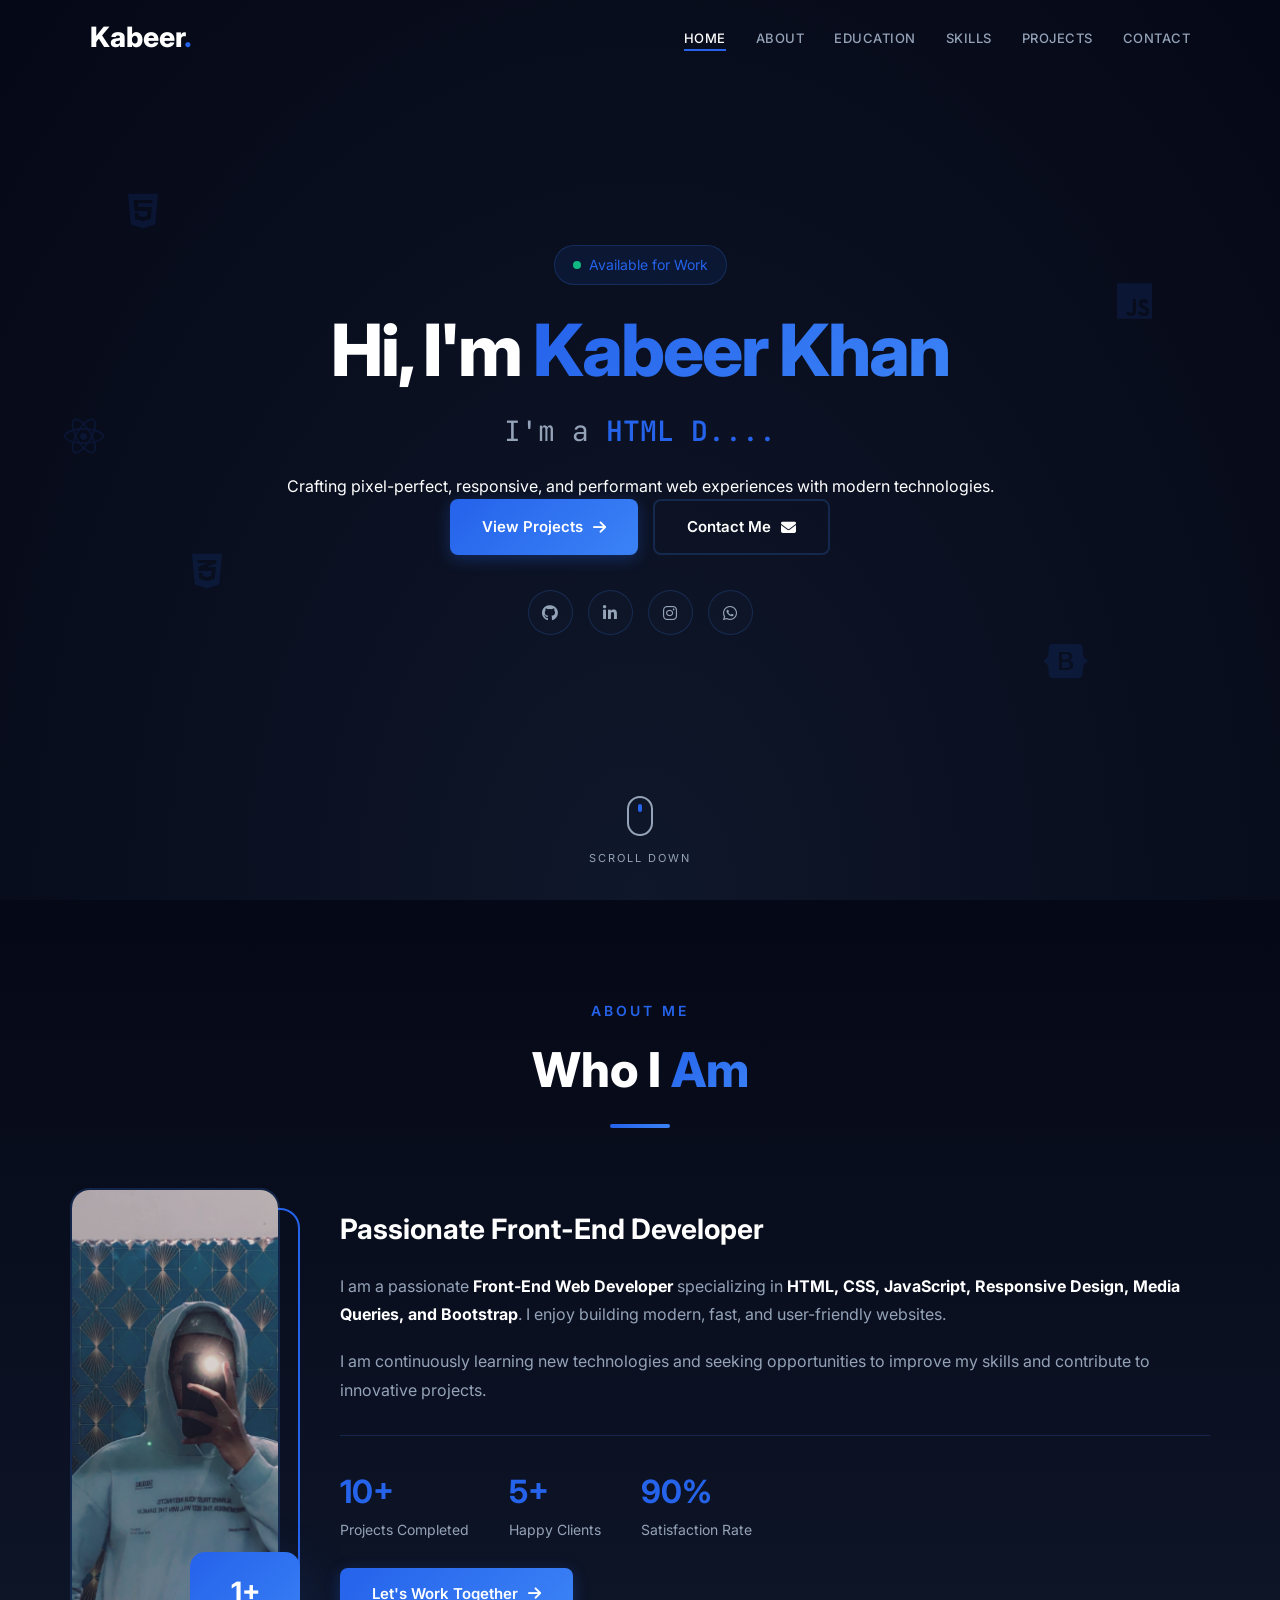
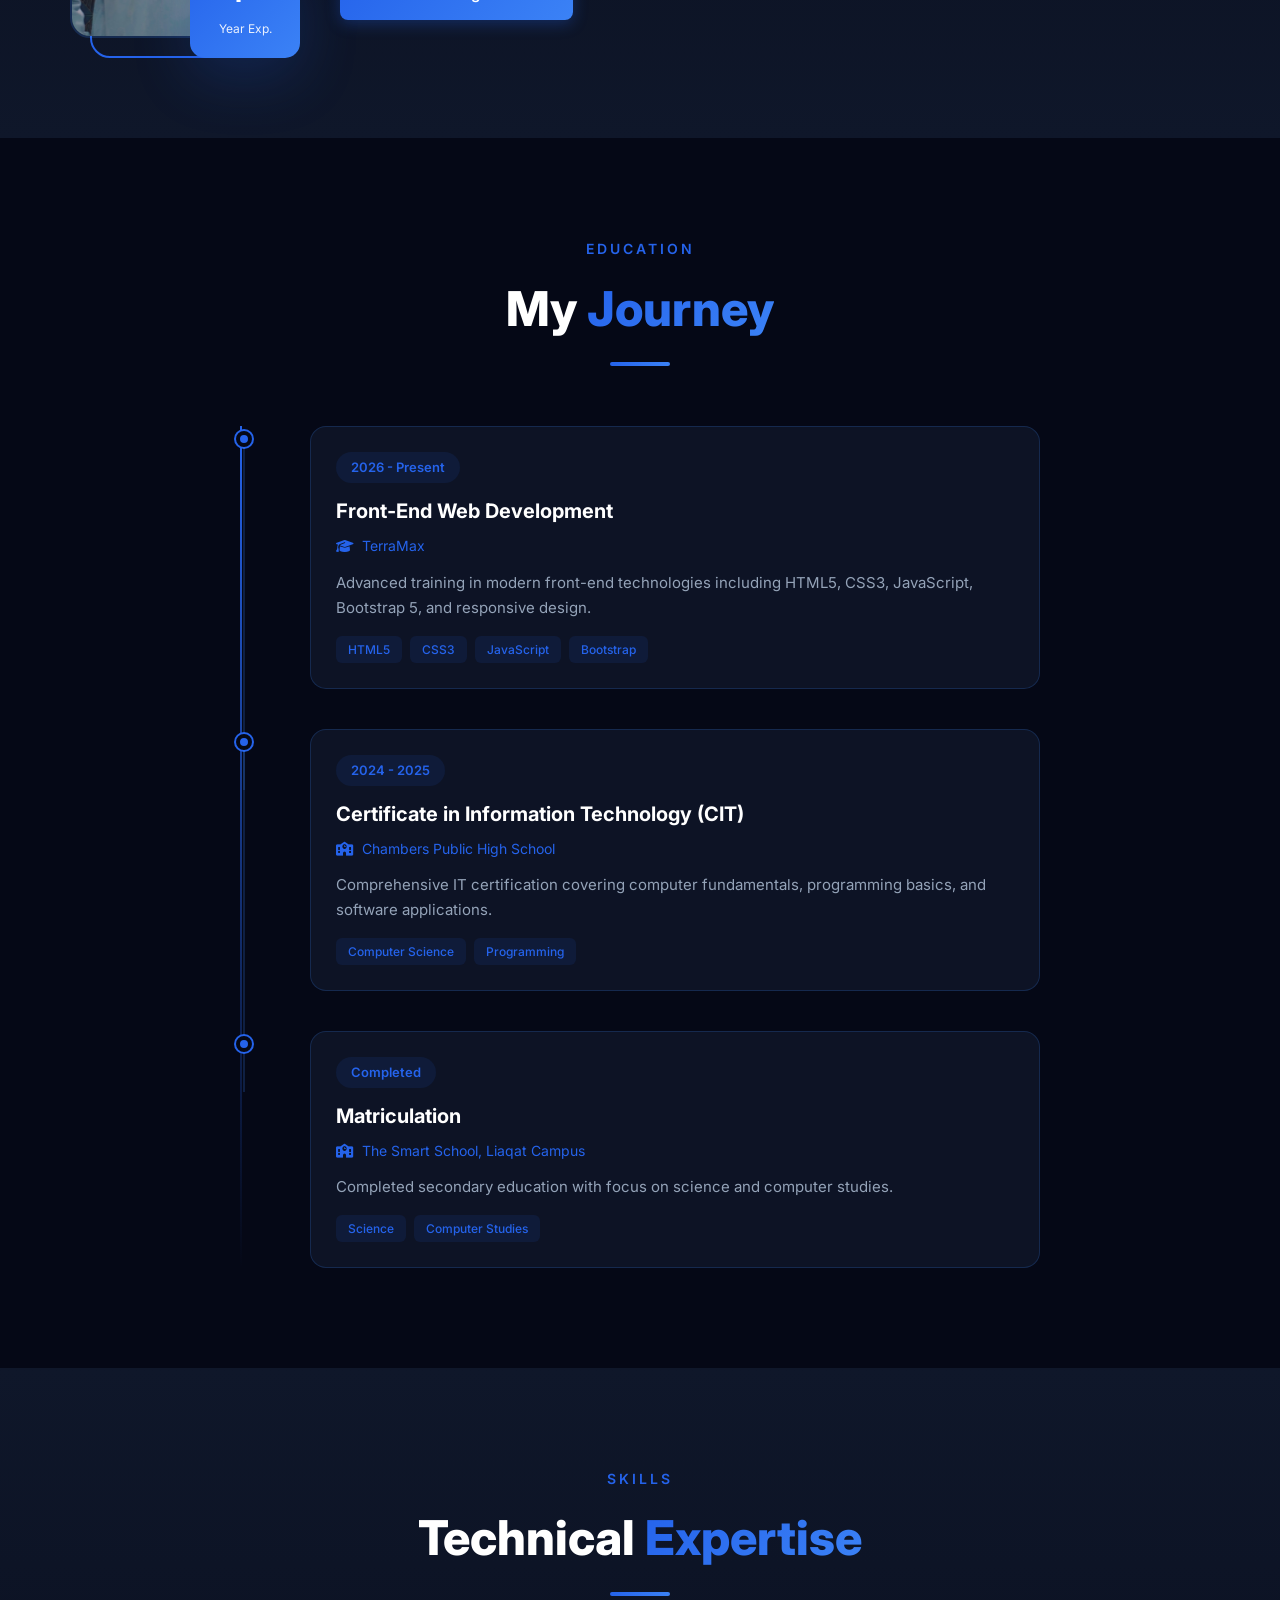
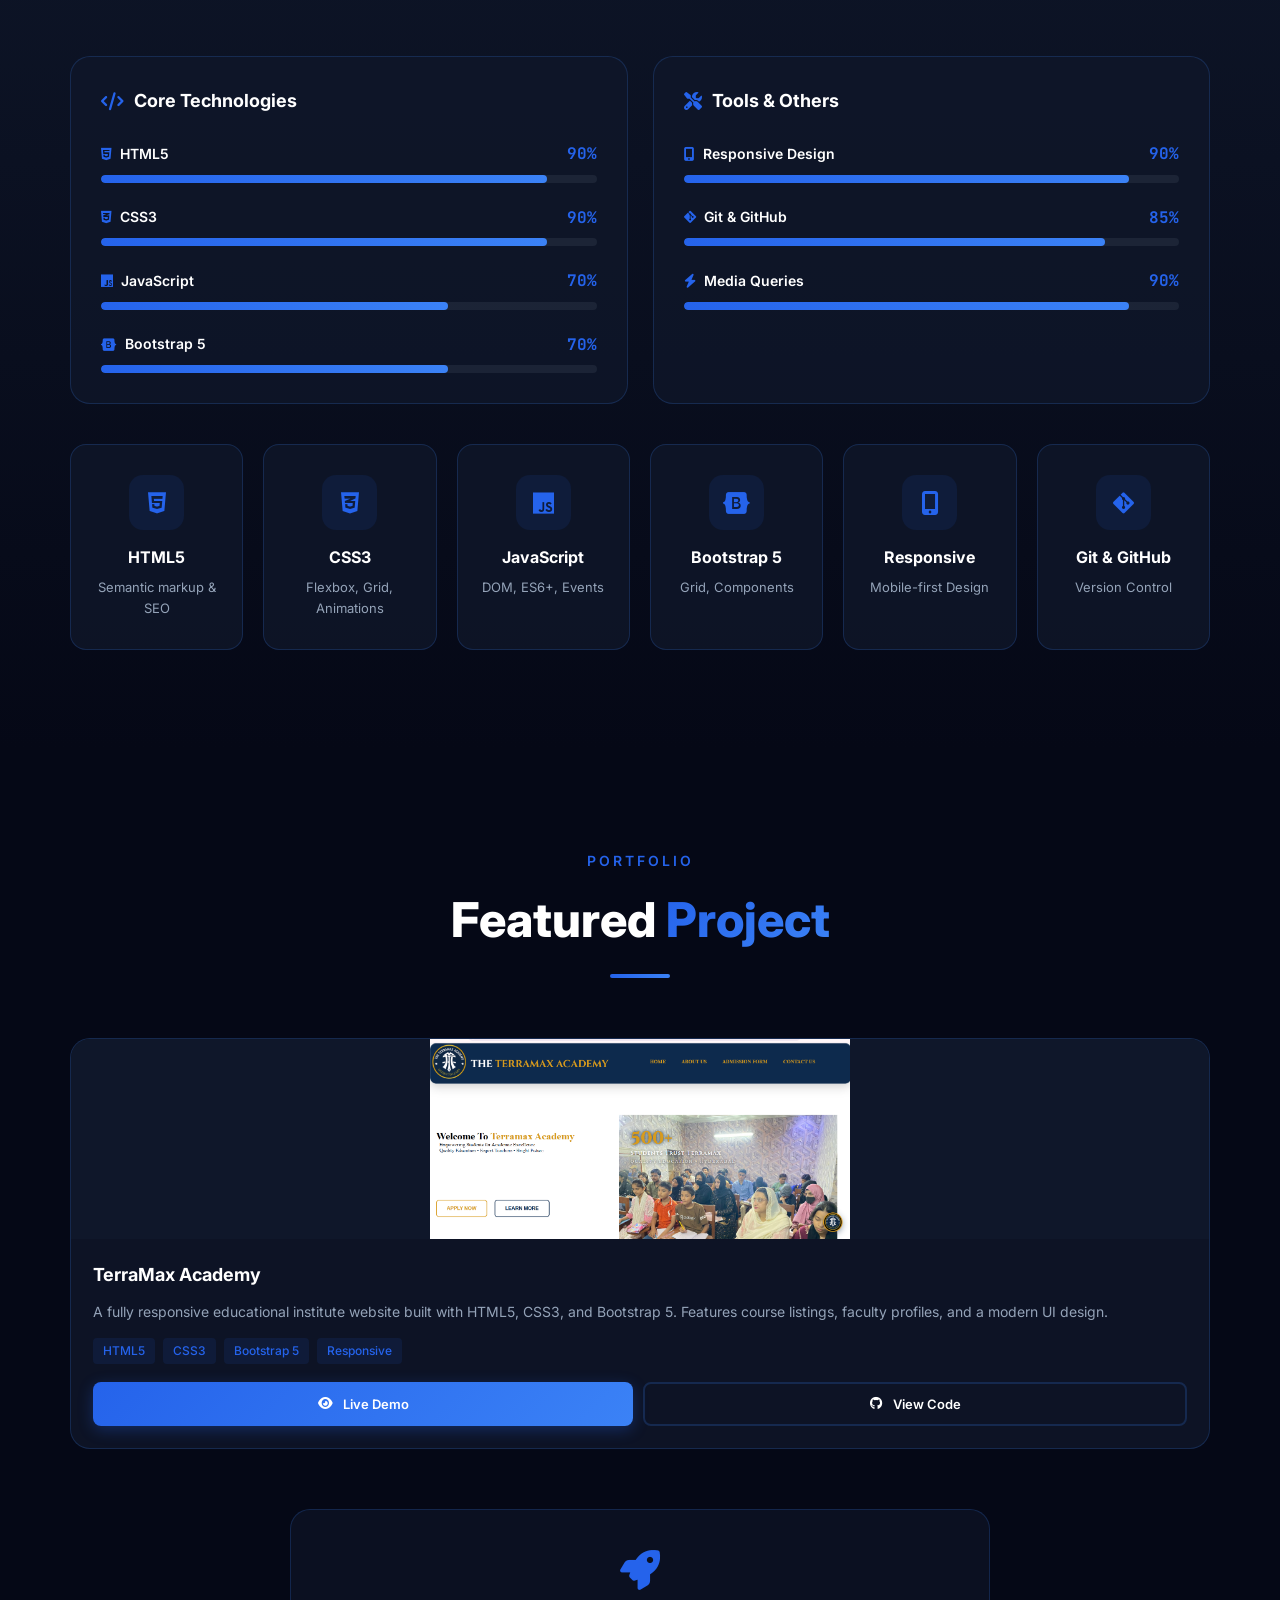
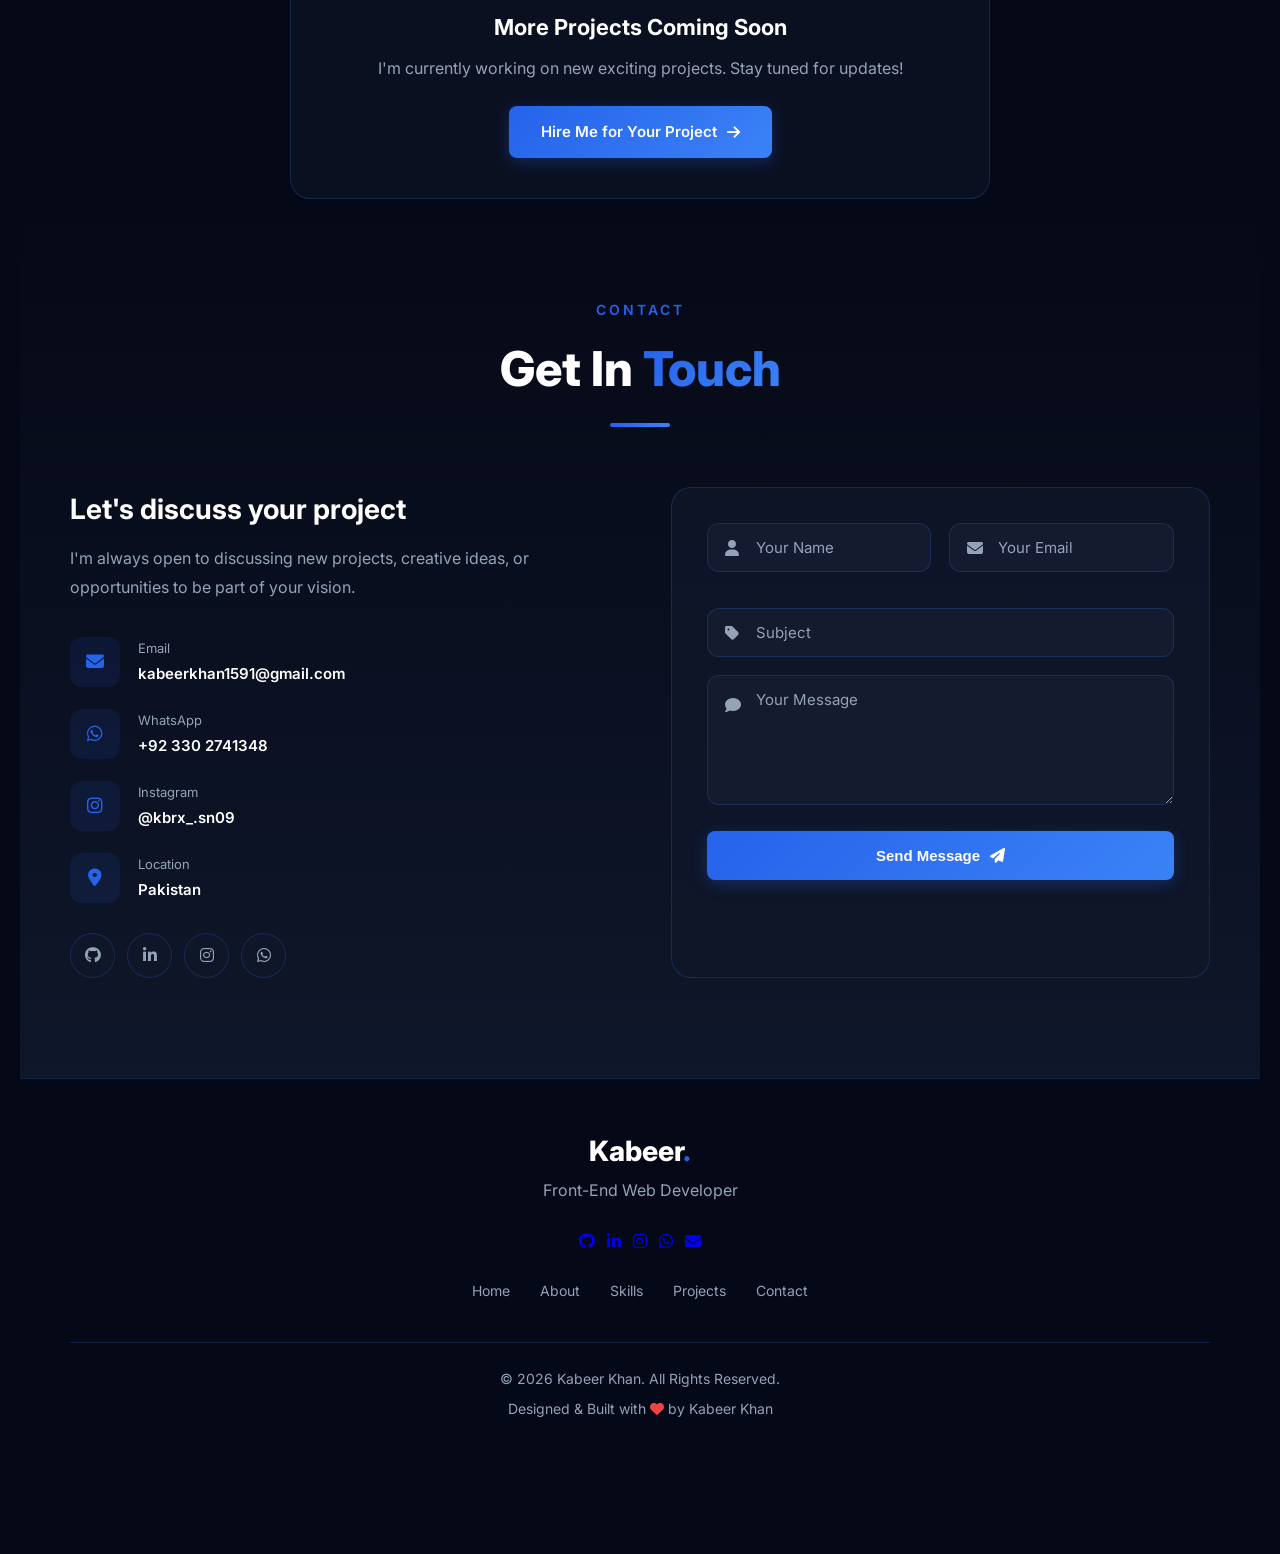
==== commit d5ed06cc: "Update index.html" ====
--- a/index.html
+++ b/index.html
@@ -292,7 +292,7 @@
             </div>
             <div class="hero-social">
                 <a href="https://github.com/kabeerkhan1591-ctrl" target="_blank"><i class="fab fa-github"></i></a>
-                <a href="https://www.linkedin.com/in/kabeerkhan-29a211387" target="_blank"><i class="fab fa-linkedin-in"></i></a>
+                <a href="https://www.linkedin.com/in/kabeer-khan-29a211387" target="_blank"><i class="fab fa-linkedin-in"></i></a>
                 <a href="https://instagram.com/kbrx_.sn09" target="_blank"><i class="fab fa-instagram"></i></a>
                 <a href="https://wa.me/923302741348" target="_blank"><i class="fab fa-whatsapp"></i></a>
             </div>
@@ -475,7 +475,7 @@
                     </div>
                     <div class="c-social">
                         <a href="https://github.com/kabeerkhan1591-ctrl" target="_blank"><i class="fab fa-github"></i></a>
-                        <a href="https://www.linkedin.com/in/kabeerkhan-29a211387" target="_blank"><i class="fab fa-linkedin-in"></i></a>
+                        <a href="https://www.linkedin.com/in/kabeer-khan-29a211387" target="_blank"><i class="fab fa-linkedin-in"></i></a>
                         <a href="https://instagram.com/kbrx_.sn09" target="_blank"><i class="fab fa-instagram"></i></a>
                         <a href="https://wa.me/923302741348" target="_blank"><i class="fab fa-whatsapp"></i></a>
                     </div>
@@ -517,7 +517,7 @@
                 </div>
                 <div class="foot-social">
                     <a href="https://github.com/kabeerkhan1591-ctrl" target="_blank"><i class="fab fa-github"></i></a>
-                    <a href="https://www.linkedin.com/in/kabeerkhan-29a211387" target="_blank"><i class="fab fa-linkedin-in"></i></a>
+                    <a href="https://www.linkedin.com/in/kabeer-khan-29a211387" target="_blank"><i class="fab fa-linkedin-in"></i></a>
                     <a href="https://instagram.com/kbrx_.sn09" target="_blank"><i class="fab fa-instagram"></i></a>
                     <a href="https://wa.me/923302741348" target="_blank"><i class="fab fa-whatsapp"></i></a>
                     <a href="mailto:kabeerkhan1591@gmail.com"><i class="fas fa-envelope"></i></a>
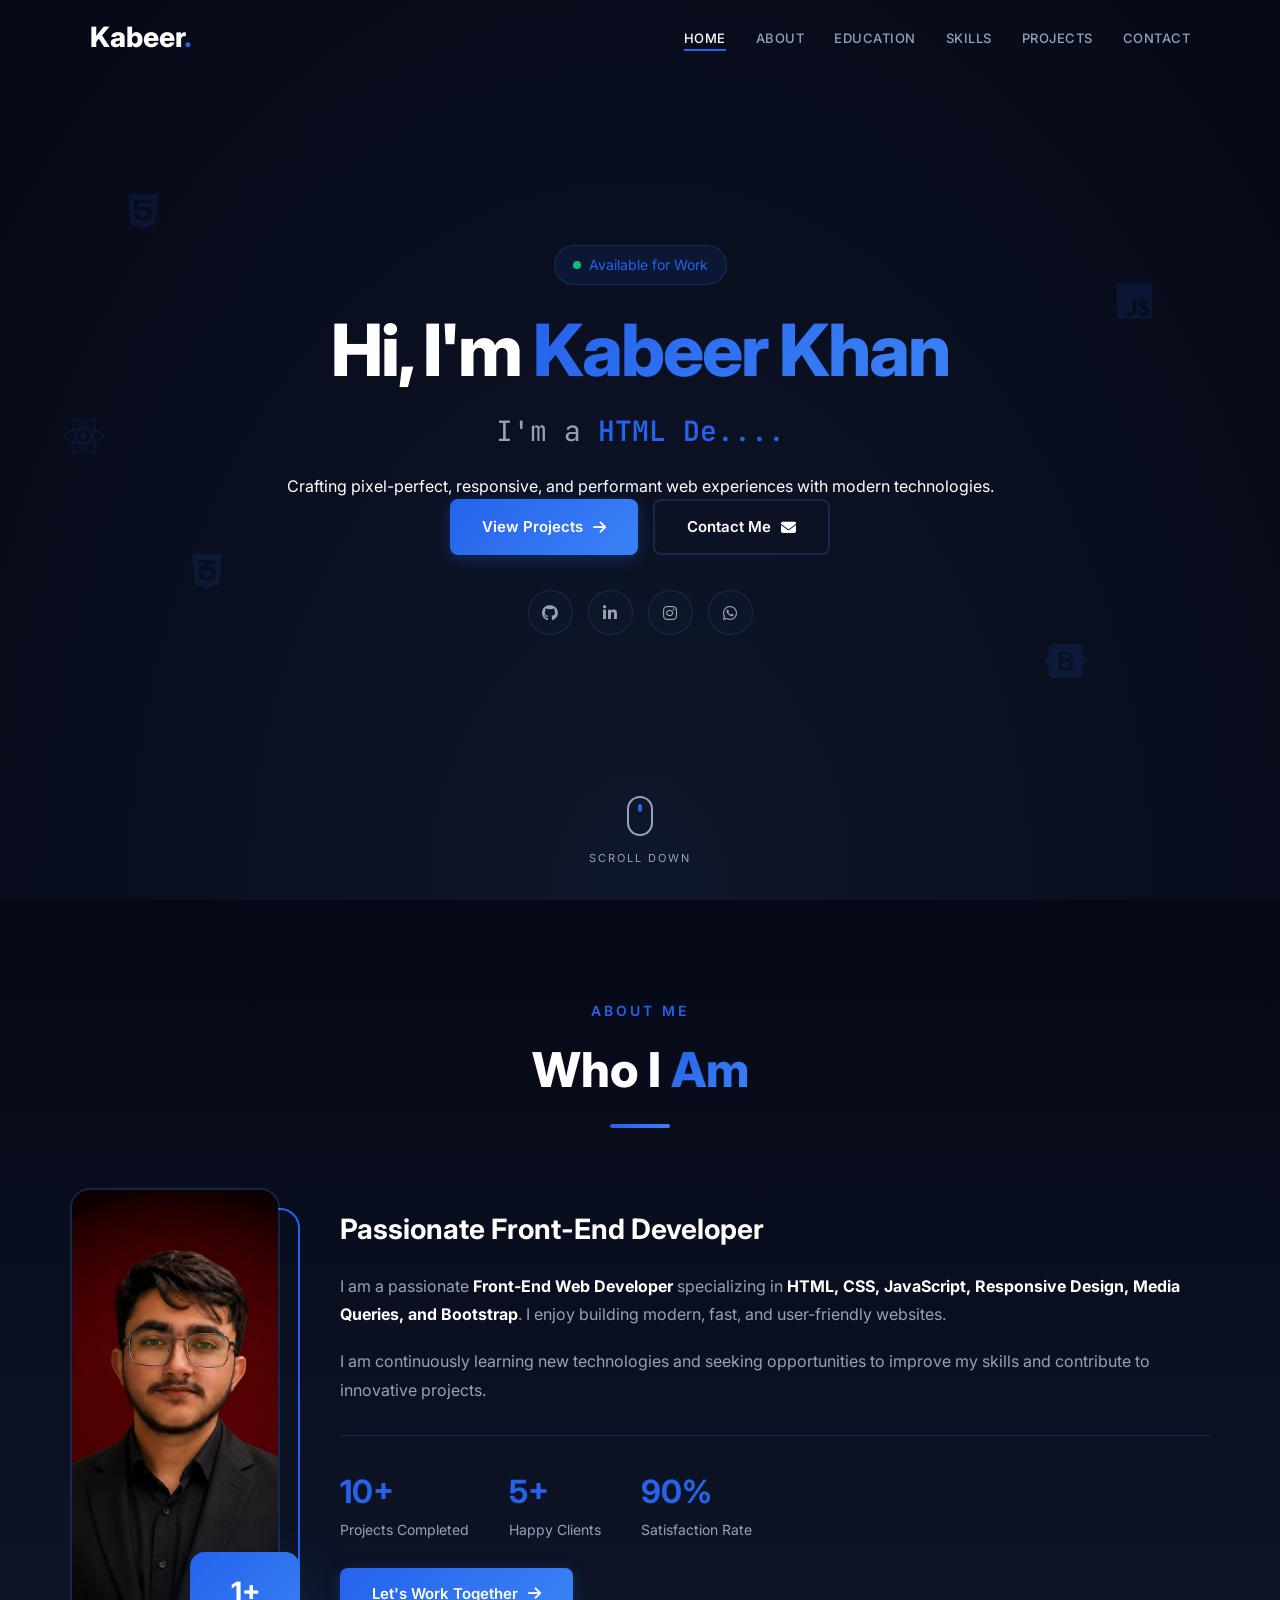
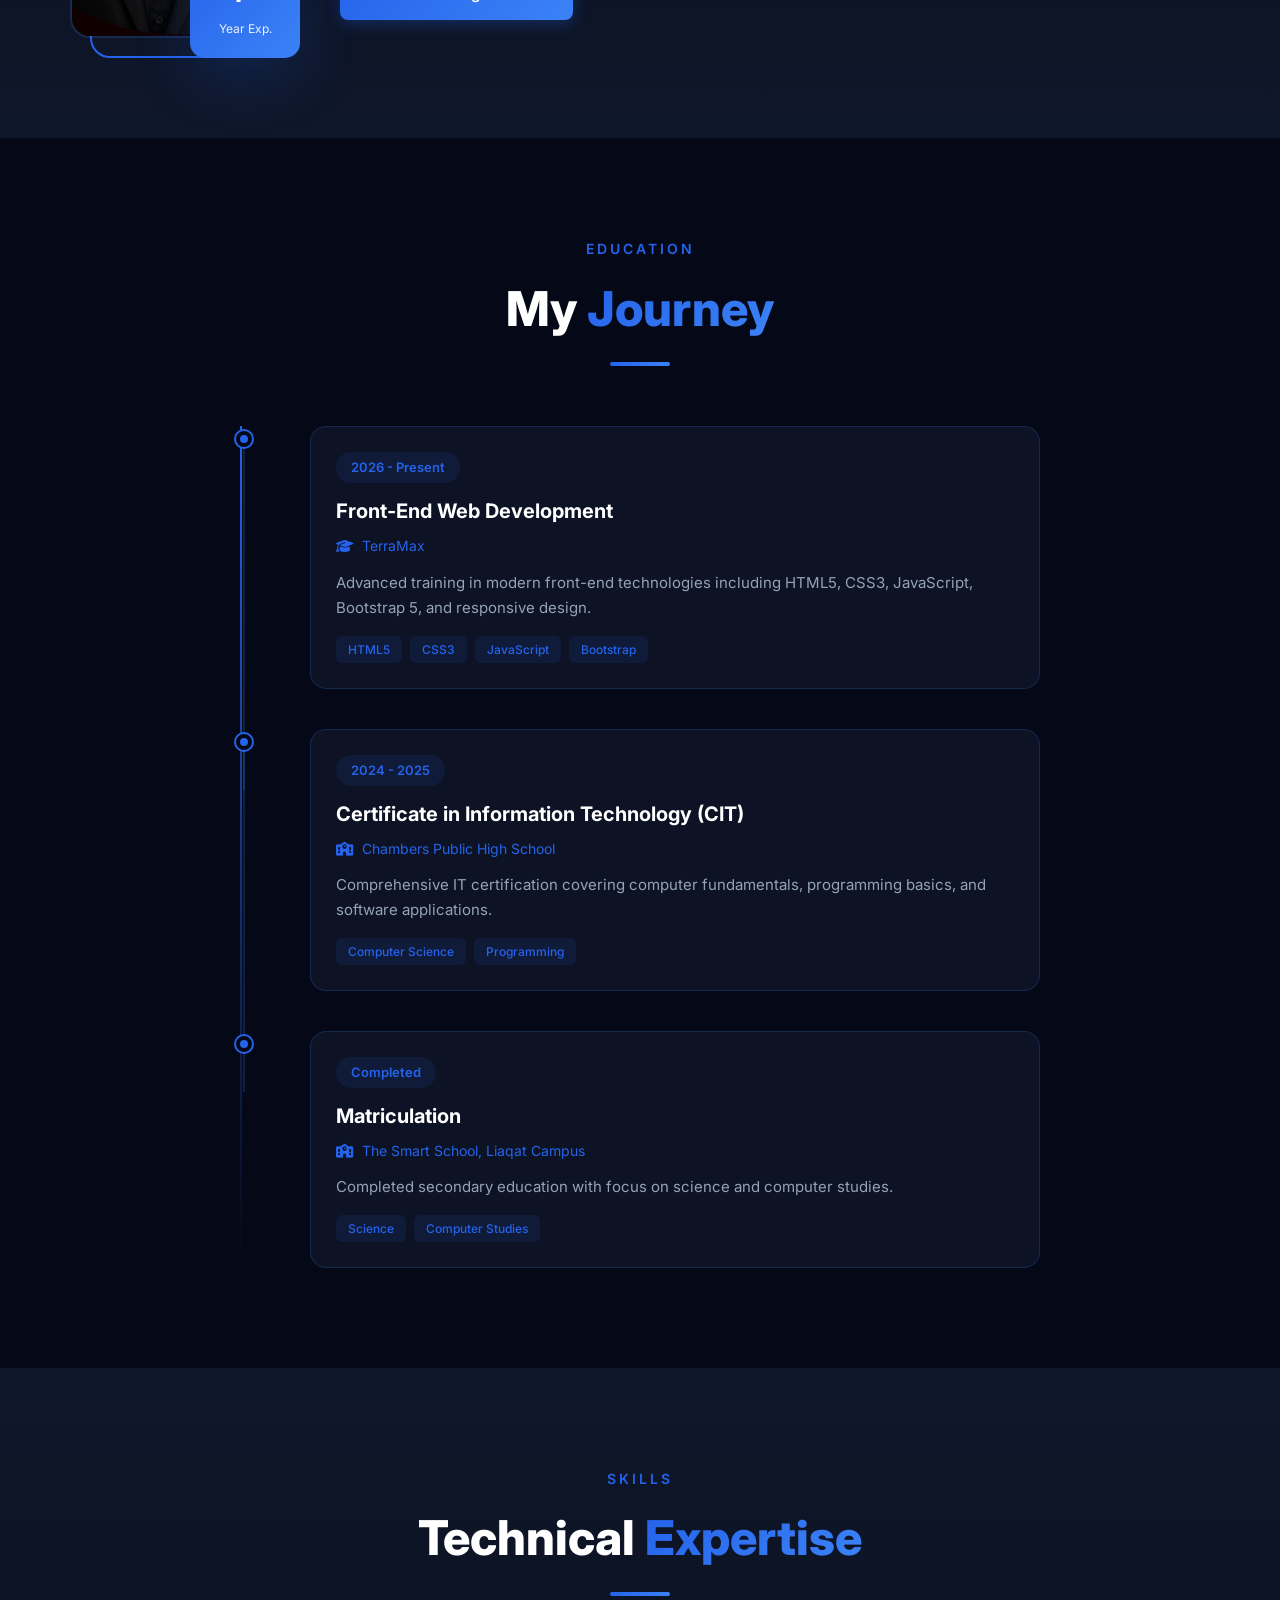
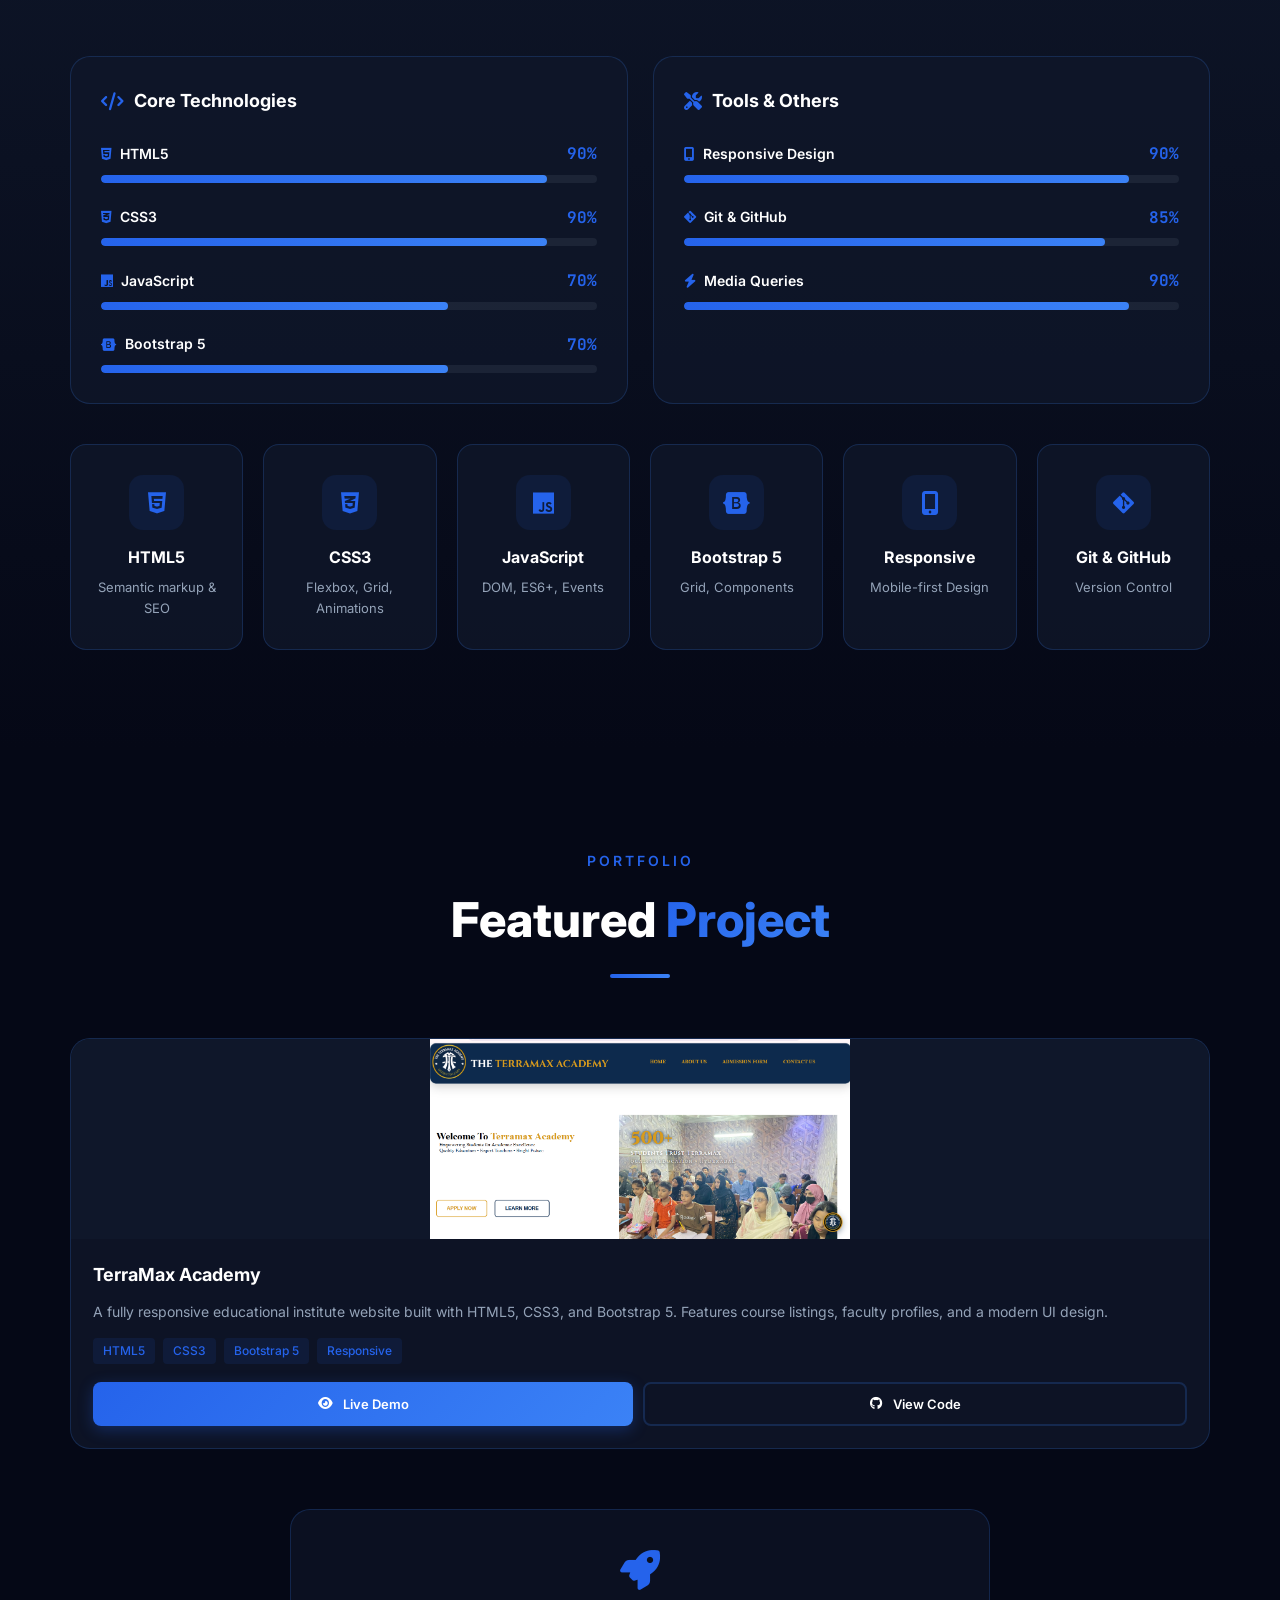
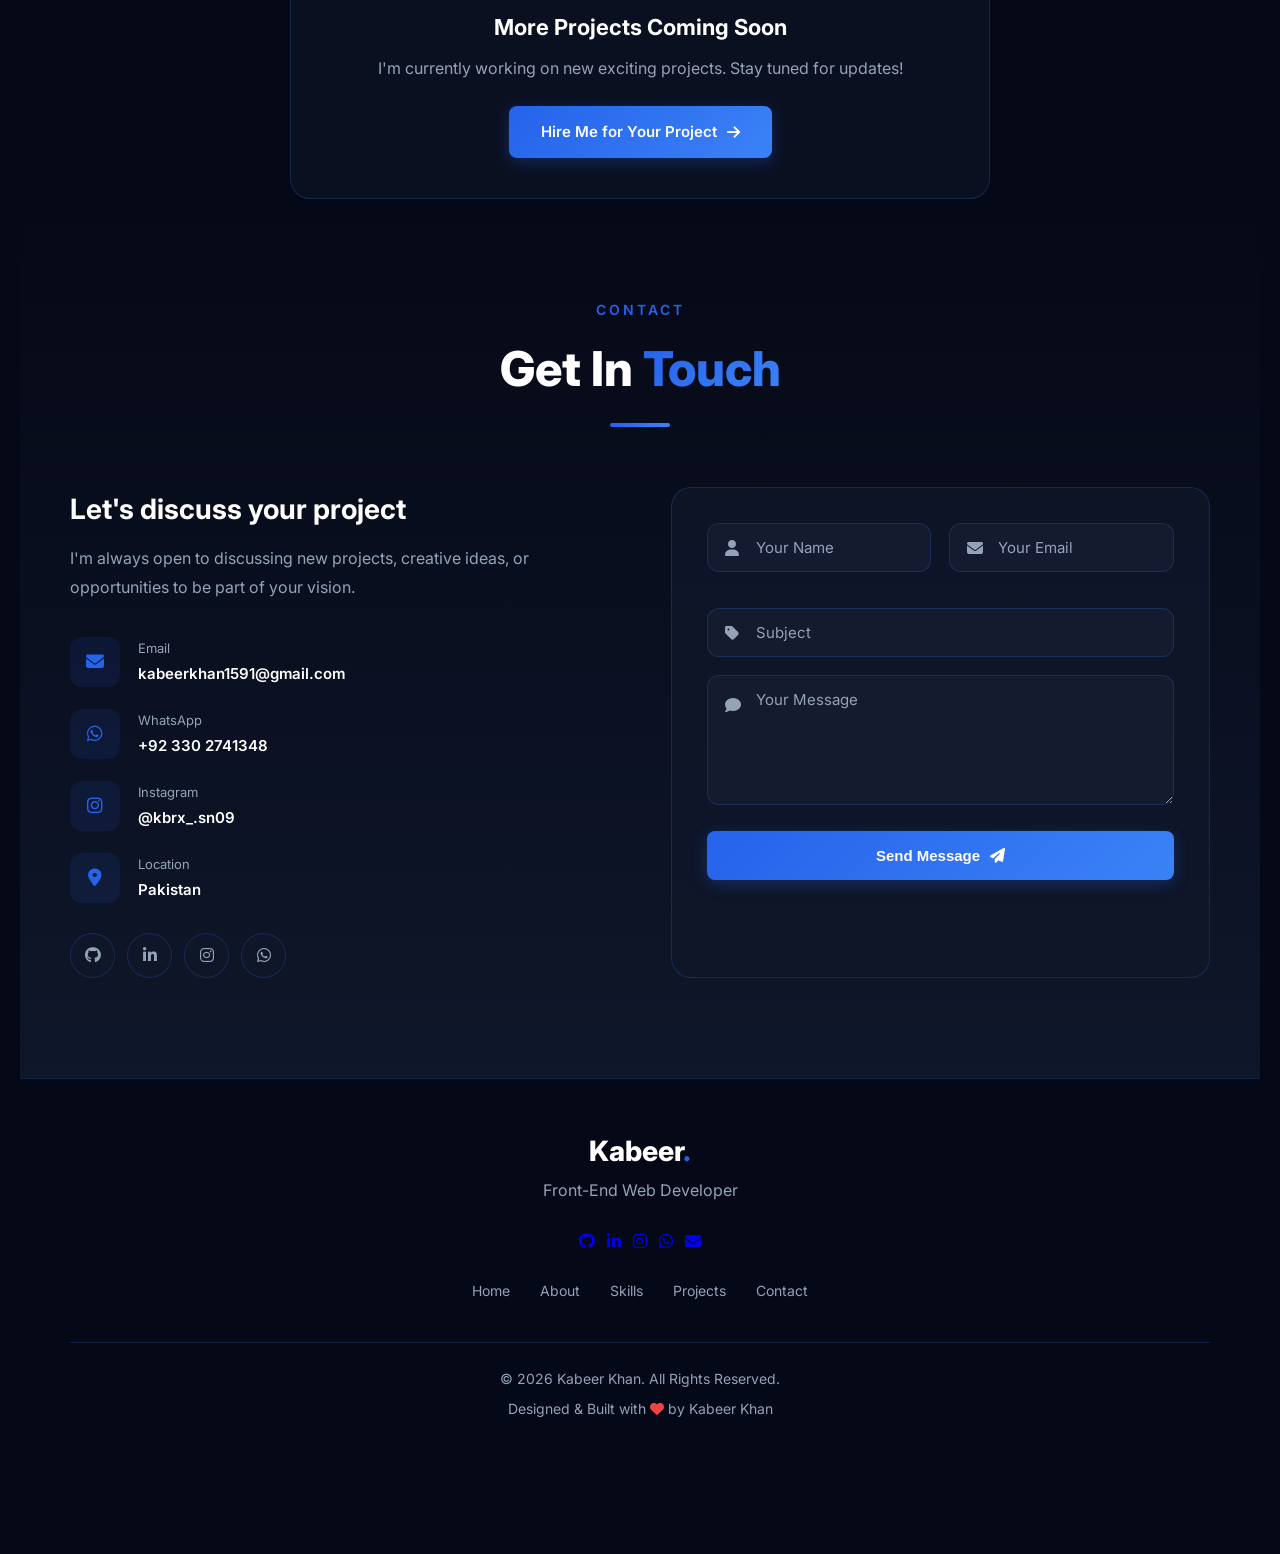
==== commit 090a4750: "Update index.html" ====
--- a/index.html
+++ b/index.html
@@ -313,7 +313,7 @@
             </div>
             <div class="about-wrap">
                 <div class="about-img reveal">
-                   <div class="box"><img src="image/img3.JPG" alt="Kabeer Khan"></div>
+                   <div class="box"><img src="image/ME.png" alt="Kabeer Khan"></div>
                     <div class="border"></div>
                     <div class="exp-badge"><b>1+</b><small>Year Exp.</small></div>
                 </div>
